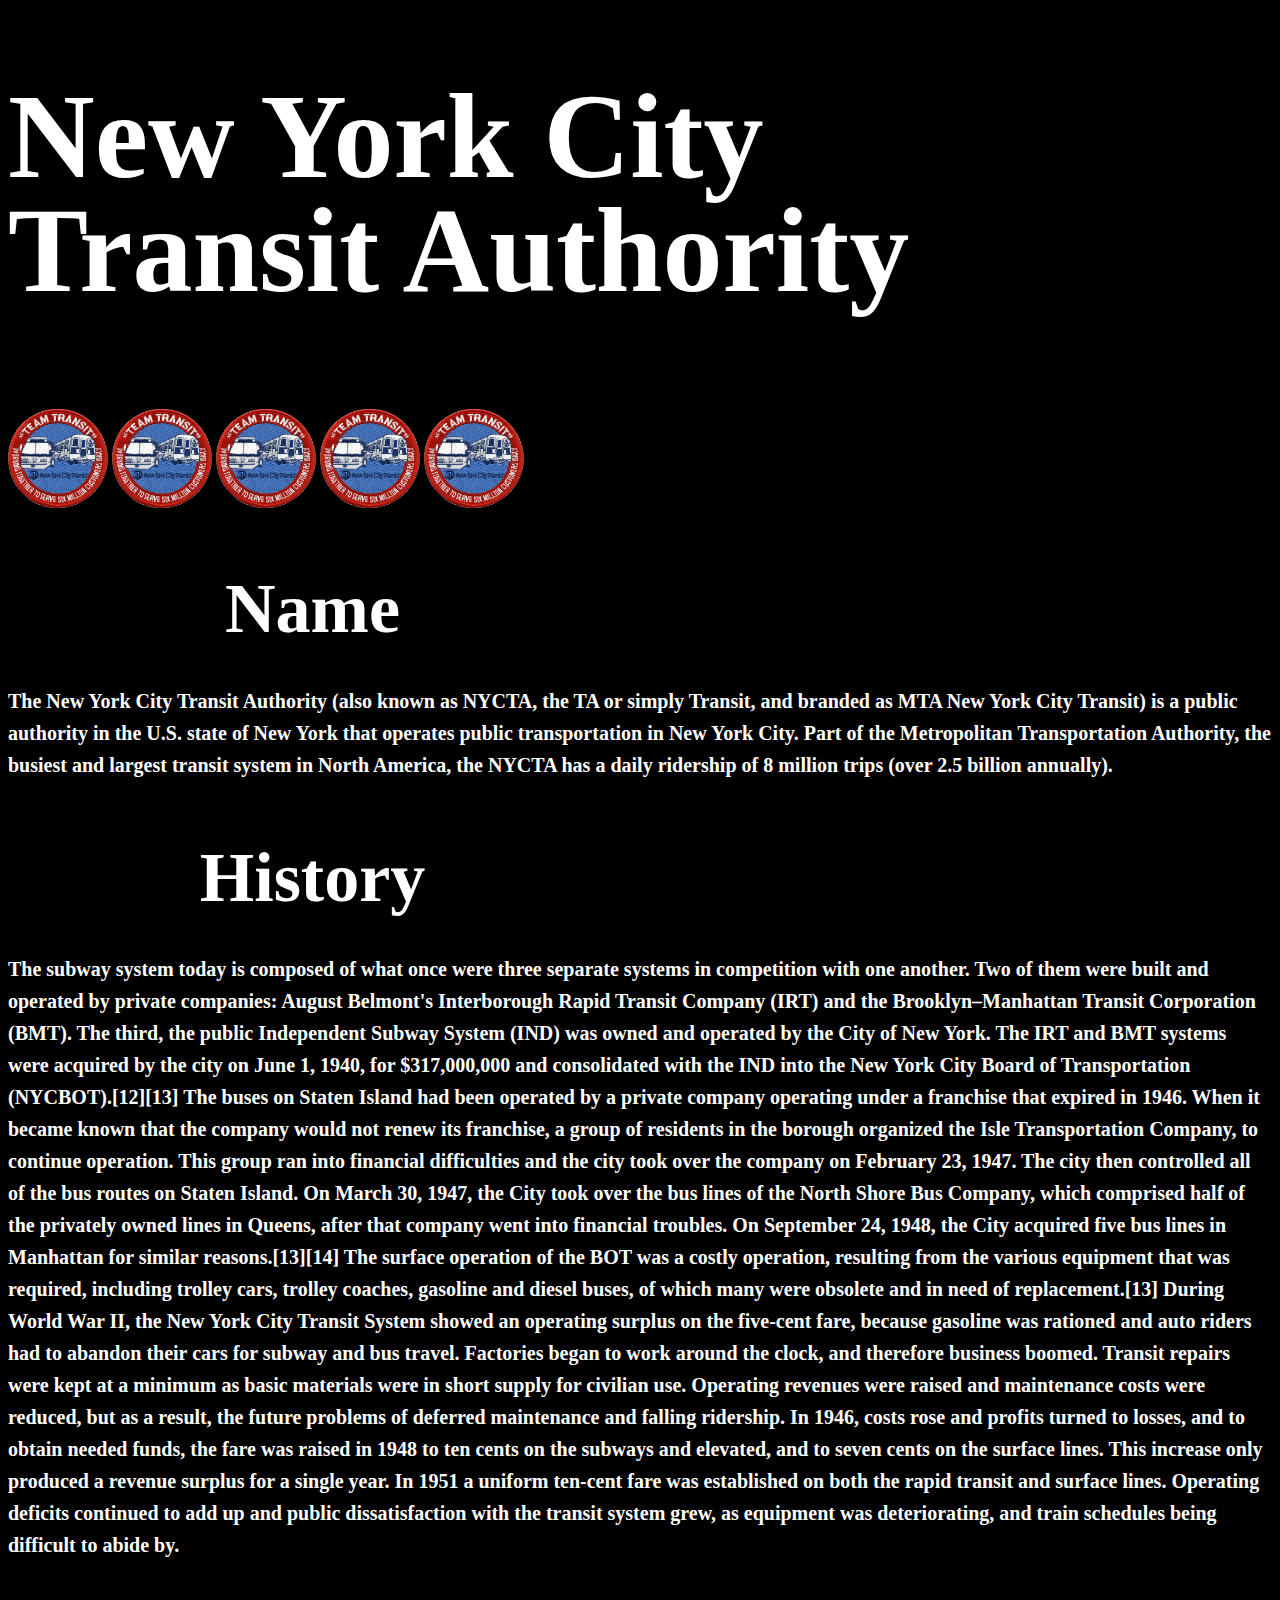
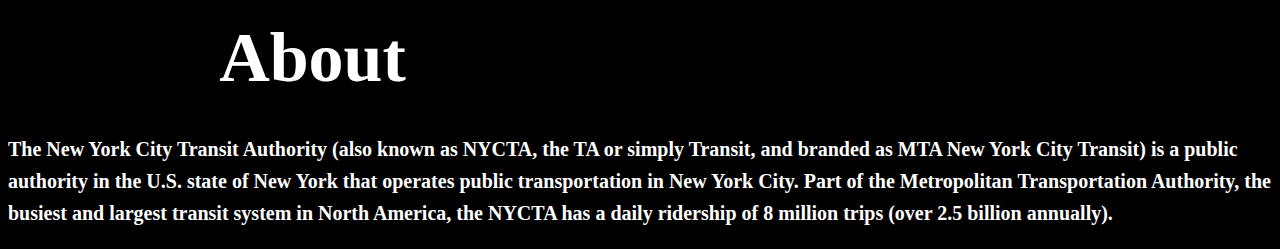
==== index.html @ 492a80d5 "test" ====
<!DOCTYPE html><html>	<head>	<title id="title">Tribute Page</title>			<style>			#title {			}			body{				background-color: black;			}			h1{				font-family: Helvetica Neue LT Std;				color: white;				position: flex;				width: 1039px;				height: 248px;				left: 25px;				top: 25px;				font-style: normal;				font-weight: bold;				font-size: 120px;				line-height: 95%;			}			h2{				font-family: Helvetica Neue LT Std;				color: white;				width: 609px;				height: 56px;				left: 535px;				top: 1273px;				font-style: normal;				font-weight: bold;				font-size: 70px;				line-height: 110%;				/* or 77px */				text-align: center;			}			p{				font-family: Helvetica Neue LT Std;				color: white;				font-style: normal;				font-weight: bold;				font-size: 20px;				line-height: 160%;			}			.img-splashscreen{				width: 100px;				box-shadow: 20px;			}			.div-splashscreen{			}		</style>	</head>	<body>		<!-- Start splashscreen -->		<nav> </nav>		<main>			<h1>New York City Transit Authority</h1>			<div class="div-splashscreen">				<img src="img/badge-1.png" alt="badge-1" class="img-splashscreen">				<img src="img/badge-1.png" alt="badge-1" class="img-splashscreen">				<img src="img/badge-1.png" alt="badge-1" class="img-splashscreen">				<img src="img/badge-1.png" alt="badge-1" class="img-splashscreen">				<img src="img/badge-1.png" alt="badge-1" class="img-splashscreen">			</div>			<!-- End splashscreen -->			<!-- Start text -->			<div>				<h2>Name</h2>				<p>The New York City Transit Authority (also known as NYCTA, the TA or simply Transit, and branded as MTA New York City Transit) is a public authority in the U.S. state of New York that operates public transportation in New York City. Part of the Metropolitan Transportation Authority, the busiest and largest transit system in North America, the NYCTA has a daily ridership of 8 million trips (over 2.5 billion annually).</p>			</div>			<div>				<h2>History</h2>				<p>The subway system today is composed of what once were three separate systems in competition with one another. Two of them were built and operated by private companies: August Belmont's Interborough Rapid Transit Company (IRT) and the Brooklyn–Manhattan Transit Corporation (BMT). The third, the public Independent Subway System (IND) was owned and operated by the City of New York. The IRT and BMT systems were acquired by the city on June 1, 1940, for $317,000,000 and consolidated with the IND into the New York City Board of Transportation (NYCBOT).[12][13]				The buses on Staten Island had been operated by a private company operating under a franchise that expired in 1946. When it became known that the company would not renew its franchise, a group of residents in the borough organized the Isle Transportation Company, to continue operation. This group ran into financial difficulties and the city took over the company on February 23, 1947. The city then controlled all of the bus routes on Staten Island. On March 30, 1947, the City took over the bus lines of the North Shore Bus Company, which comprised half of the privately owned lines in Queens, after that company went into financial troubles. On September 24, 1948, the City acquired five bus lines in Manhattan for similar reasons.[13][14]				The surface operation of the BOT was a costly operation, resulting from the various equipment that was required, including trolley cars, trolley coaches, gasoline and diesel buses, of which many were obsolete and in need of replacement.[13]				During World War II, the New York City Transit System showed an operating surplus on the five-cent fare, because gasoline was rationed and auto riders had to abandon their cars for subway and bus travel. Factories began to work around the clock, and therefore business boomed. Transit repairs were kept at a minimum as basic materials were in short supply for civilian use. Operating revenues were raised and maintenance costs were reduced, but as a result, the future problems of deferred maintenance and falling ridership. In 1946, costs rose and profits turned to losses, and to obtain needed funds, the fare was raised in 1948 to ten cents on the subways and elevated, and to seven cents on the surface lines. This increase only produced a revenue surplus for a single year. In 1951 a uniform ten-cent fare was established on both the rapid transit and surface lines. Operating deficits continued to add up and public dissatisfaction with the transit system grew, as equipment was deteriorating, and train schedules being difficult to abide by.</p>			</div>			<div>				<h2>About</h2>				<p>The New York City Transit Authority (also known as NYCTA, the TA or simply Transit, and branded as MTA New York City Transit) is a public authority in the U.S. state of New York that operates public transportation in New York City. Part of the Metropolitan Transportation Authority, the busiest and largest transit system in North America, the NYCTA has a daily ridership of 8 million trips (over 2.5 billion annually).</p>			</div>			<!-- End text -->		</main>	</body>	</html>
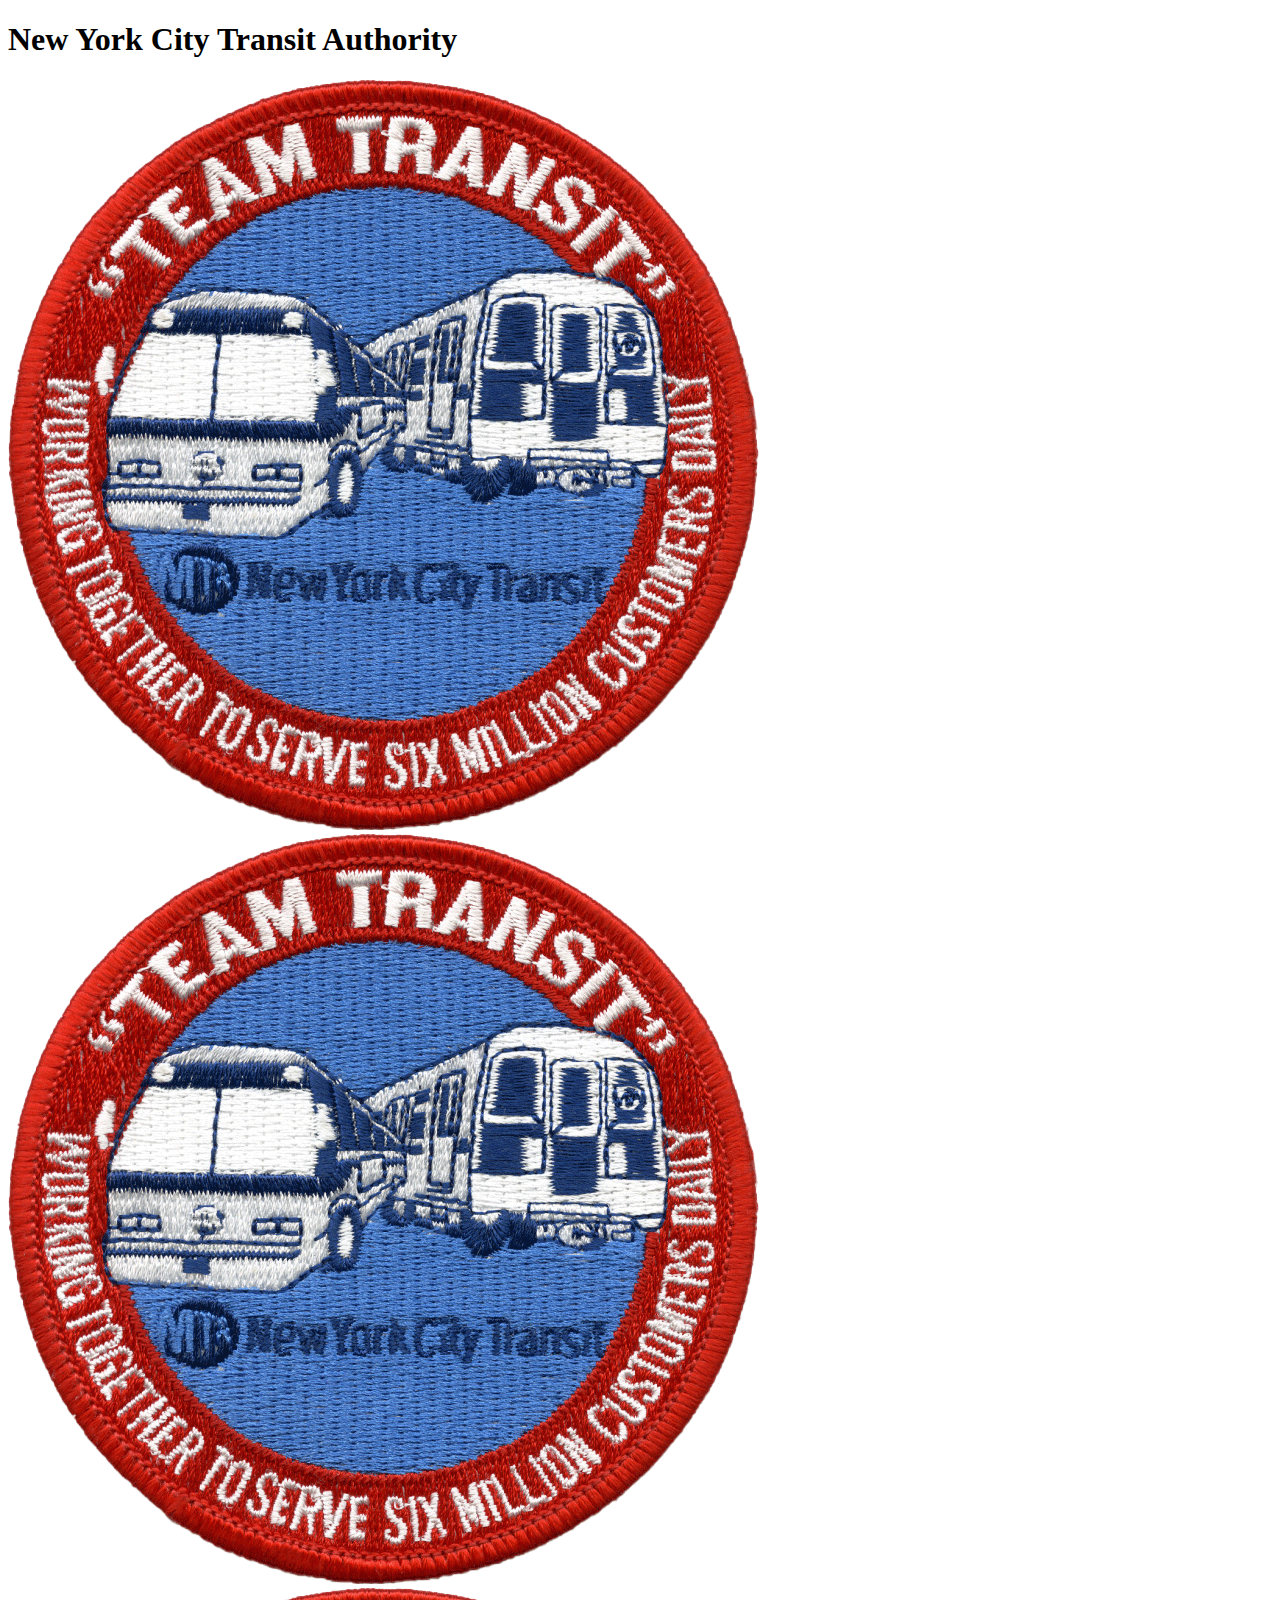
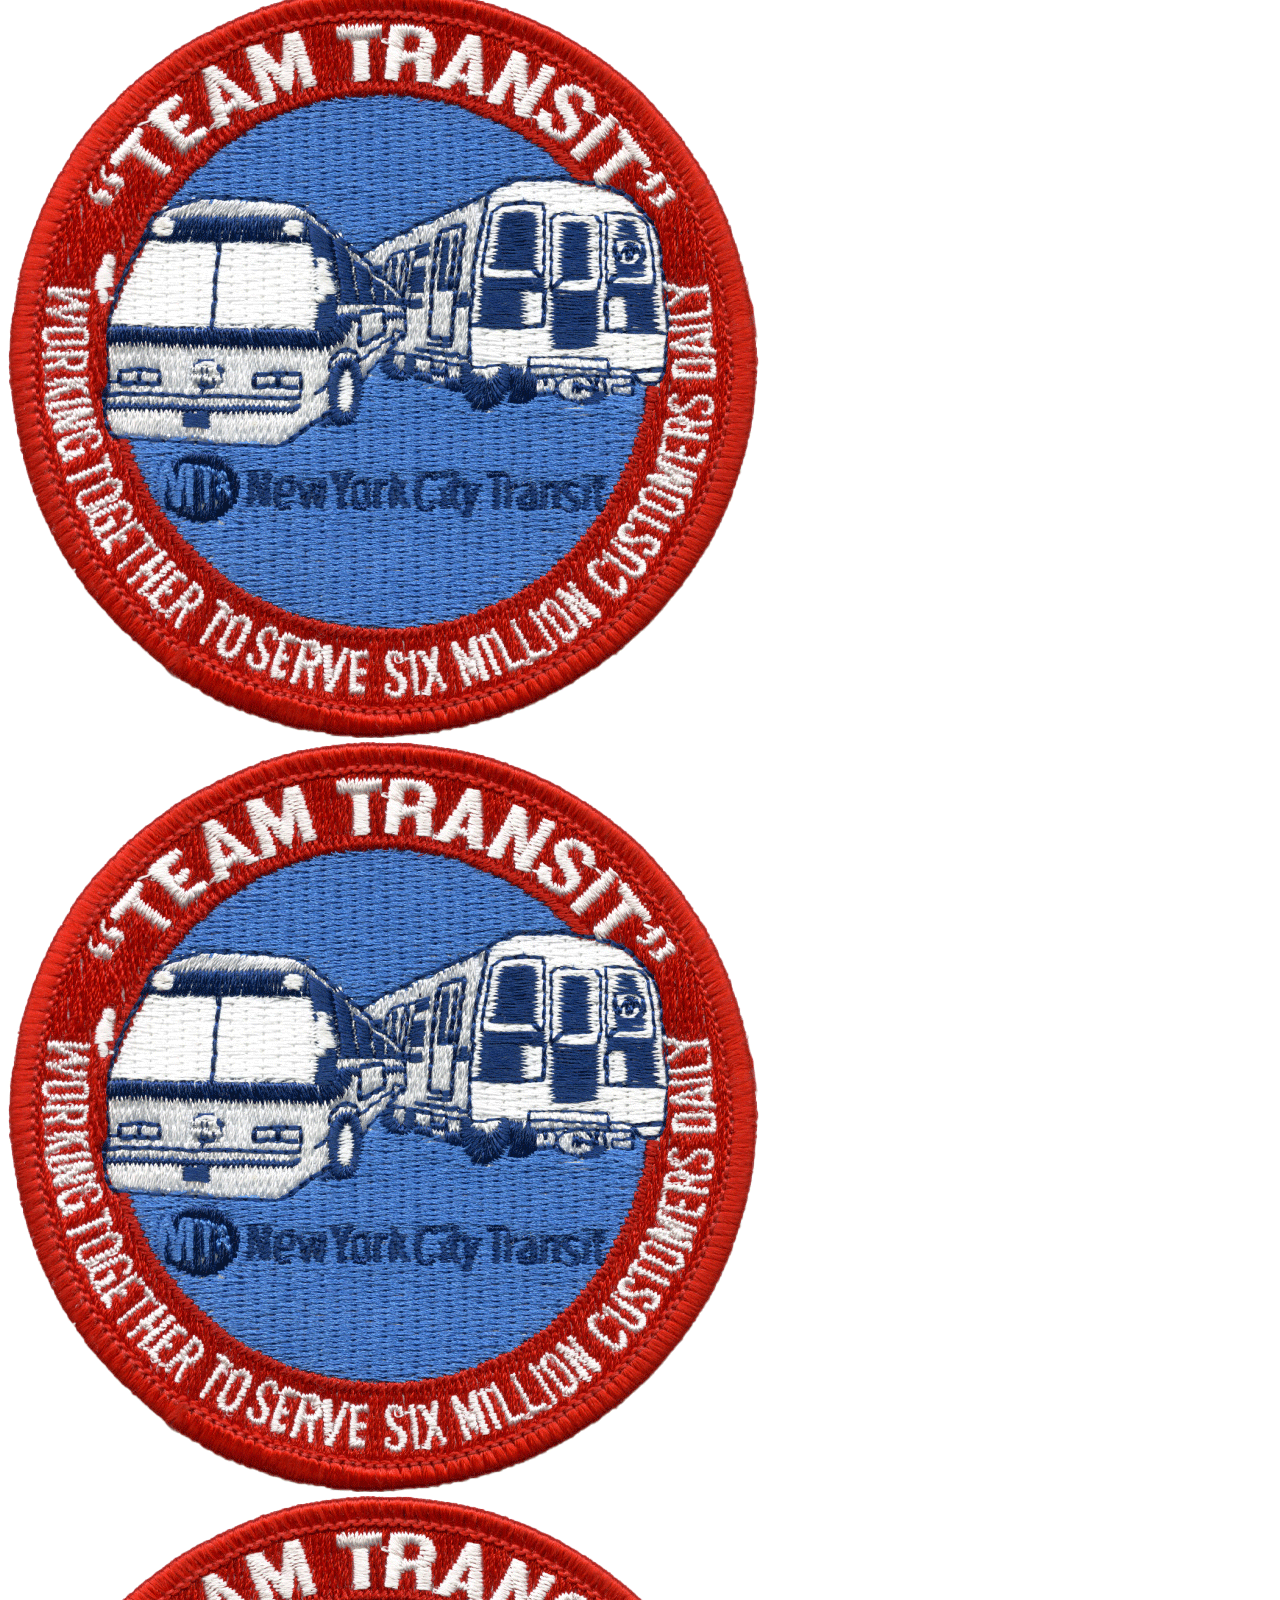
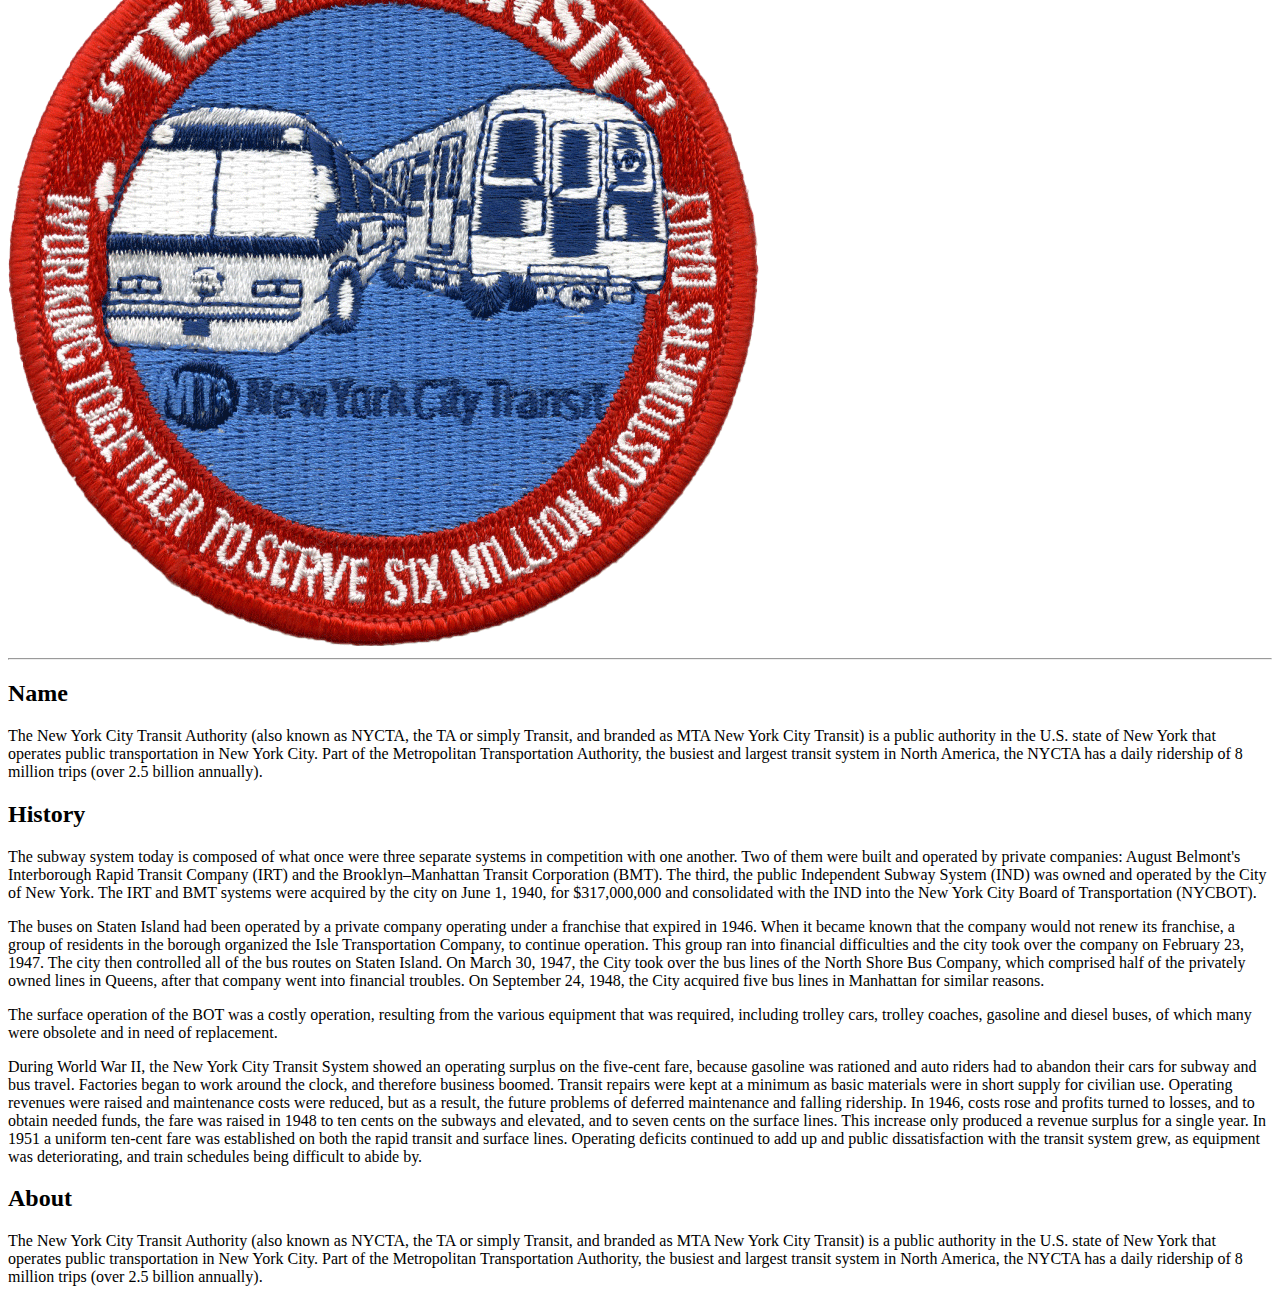
==== commit 0672cedc: "new css file" ====
--- a/index.html
+++ b/index.html
@@ -3,64 +3,7 @@
 <html> 	<head> 	<title id="title">Tribute Page</title>		-	<style>-			#title {-			}--			body{-				background-color: black;-			}--			h1{-				font-family: Helvetica Neue LT Std;-				color: white;-				position: flex;-				width: 1039px;-				height: 248px;-				left: 25px;-				top: 25px;-				font-style: normal;-				font-weight: bold;-				font-size: 120px;-				line-height: 95%;-			}--			h2{-				font-family: Helvetica Neue LT Std;-				color: white;-				width: 609px;-				height: 56px;-				left: 535px;-				top: 1273px;-				font-style: normal;-				font-weight: bold;-				font-size: 70px;-				line-height: 110%;-				/* or 77px */--				text-align: center;-			}--			p{-				font-family: Helvetica Neue LT Std;-				color: white;-				font-style: normal;-				font-weight: bold;-				font-size: 20px;-				line-height: 160%;-			}--			.img-splashscreen{-				width: 100px;-				box-shadow: 20px;-			}--			.div-splashscreen{--			}---		</style>+	<link rel="stylesheet" href="css/main.css">  	</head> 	<body>@@ -76,22 +19,24 @@
 				<img src="img/badge-1.png" alt="badge-1" class="img-splashscreen"> 			</div> 			<!-- End splashscreen -->+ 			<!-- Start text -->-			<div>+			<hr class="solid">+			<div class="div-text"> 				<h2>Name</h2> 				<p>The New York City Transit Authority (also known as NYCTA, the TA or simply Transit, and branded as MTA New York City Transit) is a public authority in the U.S. state of New York that operates public transportation in New York City. Part of the Metropolitan Transportation Authority, the busiest and largest transit system in North America, the NYCTA has a daily ridership of 8 million trips (over 2.5 billion annually).</p> 			</div>-			<div>+			<div class="div-text"> 				<h2>History</h2>-				<p>The subway system today is composed of what once were three separate systems in competition with one another. Two of them were built and operated by private companies: August Belmont's Interborough Rapid Transit Company (IRT) and the Brooklyn–Manhattan Transit Corporation (BMT). The third, the public Independent Subway System (IND) was owned and operated by the City of New York. The IRT and BMT systems were acquired by the city on June 1, 1940, for $317,000,000 and consolidated with the IND into the New York City Board of Transportation (NYCBOT).[12][13]+				<p>The subway system today is composed of what once were three separate systems in competition with one another. Two of them were built and operated by private companies: August Belmont's Interborough Rapid Transit Company (IRT) and the Brooklyn–Manhattan Transit Corporation (BMT). The third, the public Independent Subway System (IND) was owned and operated by the City of New York. The IRT and BMT systems were acquired by the city on June 1, 1940, for $317,000,000 and consolidated with the IND into the New York City Board of Transportation (NYCBOT).</p> -				The buses on Staten Island had been operated by a private company operating under a franchise that expired in 1946. When it became known that the company would not renew its franchise, a group of residents in the borough organized the Isle Transportation Company, to continue operation. This group ran into financial difficulties and the city took over the company on February 23, 1947. The city then controlled all of the bus routes on Staten Island. On March 30, 1947, the City took over the bus lines of the North Shore Bus Company, which comprised half of the privately owned lines in Queens, after that company went into financial troubles. On September 24, 1948, the City acquired five bus lines in Manhattan for similar reasons.[13][14]+				<p>The buses on Staten Island had been operated by a private company operating under a franchise that expired in 1946. When it became known that the company would not renew its franchise, a group of residents in the borough organized the Isle Transportation Company, to continue operation. This group ran into financial difficulties and the city took over the company on February 23, 1947. The city then controlled all of the bus routes on Staten Island. On March 30, 1947, the City took over the bus lines of the North Shore Bus Company, which comprised half of the privately owned lines in Queens, after that company went into financial troubles. On September 24, 1948, the City acquired five bus lines in Manhattan for similar reasons.</p> -				The surface operation of the BOT was a costly operation, resulting from the various equipment that was required, including trolley cars, trolley coaches, gasoline and diesel buses, of which many were obsolete and in need of replacement.[13]+				<p>The surface operation of the BOT was a costly operation, resulting from the various equipment that was required, including trolley cars, trolley coaches, gasoline and diesel buses, of which many were obsolete and in need of replacement.</p> -				During World War II, the New York City Transit System showed an operating surplus on the five-cent fare, because gasoline was rationed and auto riders had to abandon their cars for subway and bus travel. Factories began to work around the clock, and therefore business boomed. Transit repairs were kept at a minimum as basic materials were in short supply for civilian use. Operating revenues were raised and maintenance costs were reduced, but as a result, the future problems of deferred maintenance and falling ridership. In 1946, costs rose and profits turned to losses, and to obtain needed funds, the fare was raised in 1948 to ten cents on the subways and elevated, and to seven cents on the surface lines. This increase only produced a revenue surplus for a single year. In 1951 a uniform ten-cent fare was established on both the rapid transit and surface lines. Operating deficits continued to add up and public dissatisfaction with the transit system grew, as equipment was deteriorating, and train schedules being difficult to abide by.</p>+				<p>During World War II, the New York City Transit System showed an operating surplus on the five-cent fare, because gasoline was rationed and auto riders had to abandon their cars for subway and bus travel. Factories began to work around the clock, and therefore business boomed. Transit repairs were kept at a minimum as basic materials were in short supply for civilian use. Operating revenues were raised and maintenance costs were reduced, but as a result, the future problems of deferred maintenance and falling ridership. In 1946, costs rose and profits turned to losses, and to obtain needed funds, the fare was raised in 1948 to ten cents on the subways and elevated, and to seven cents on the surface lines. This increase only produced a revenue surplus for a single year. In 1951 a uniform ten-cent fare was established on both the rapid transit and surface lines. Operating deficits continued to add up and public dissatisfaction with the transit system grew, as equipment was deteriorating, and train schedules being difficult to abide by.</p> 			</div>-			<div>+			<div class="div-text"> 				<h2>About</h2> 				<p>The New York City Transit Authority (also known as NYCTA, the TA or simply Transit, and branded as MTA New York City Transit) is a public authority in the U.S. state of New York that operates public transportation in New York City. Part of the Metropolitan Transportation Authority, the busiest and largest transit system in North America, the NYCTA has a daily ridership of 8 million trips (over 2.5 billion annually).</p> 			</div>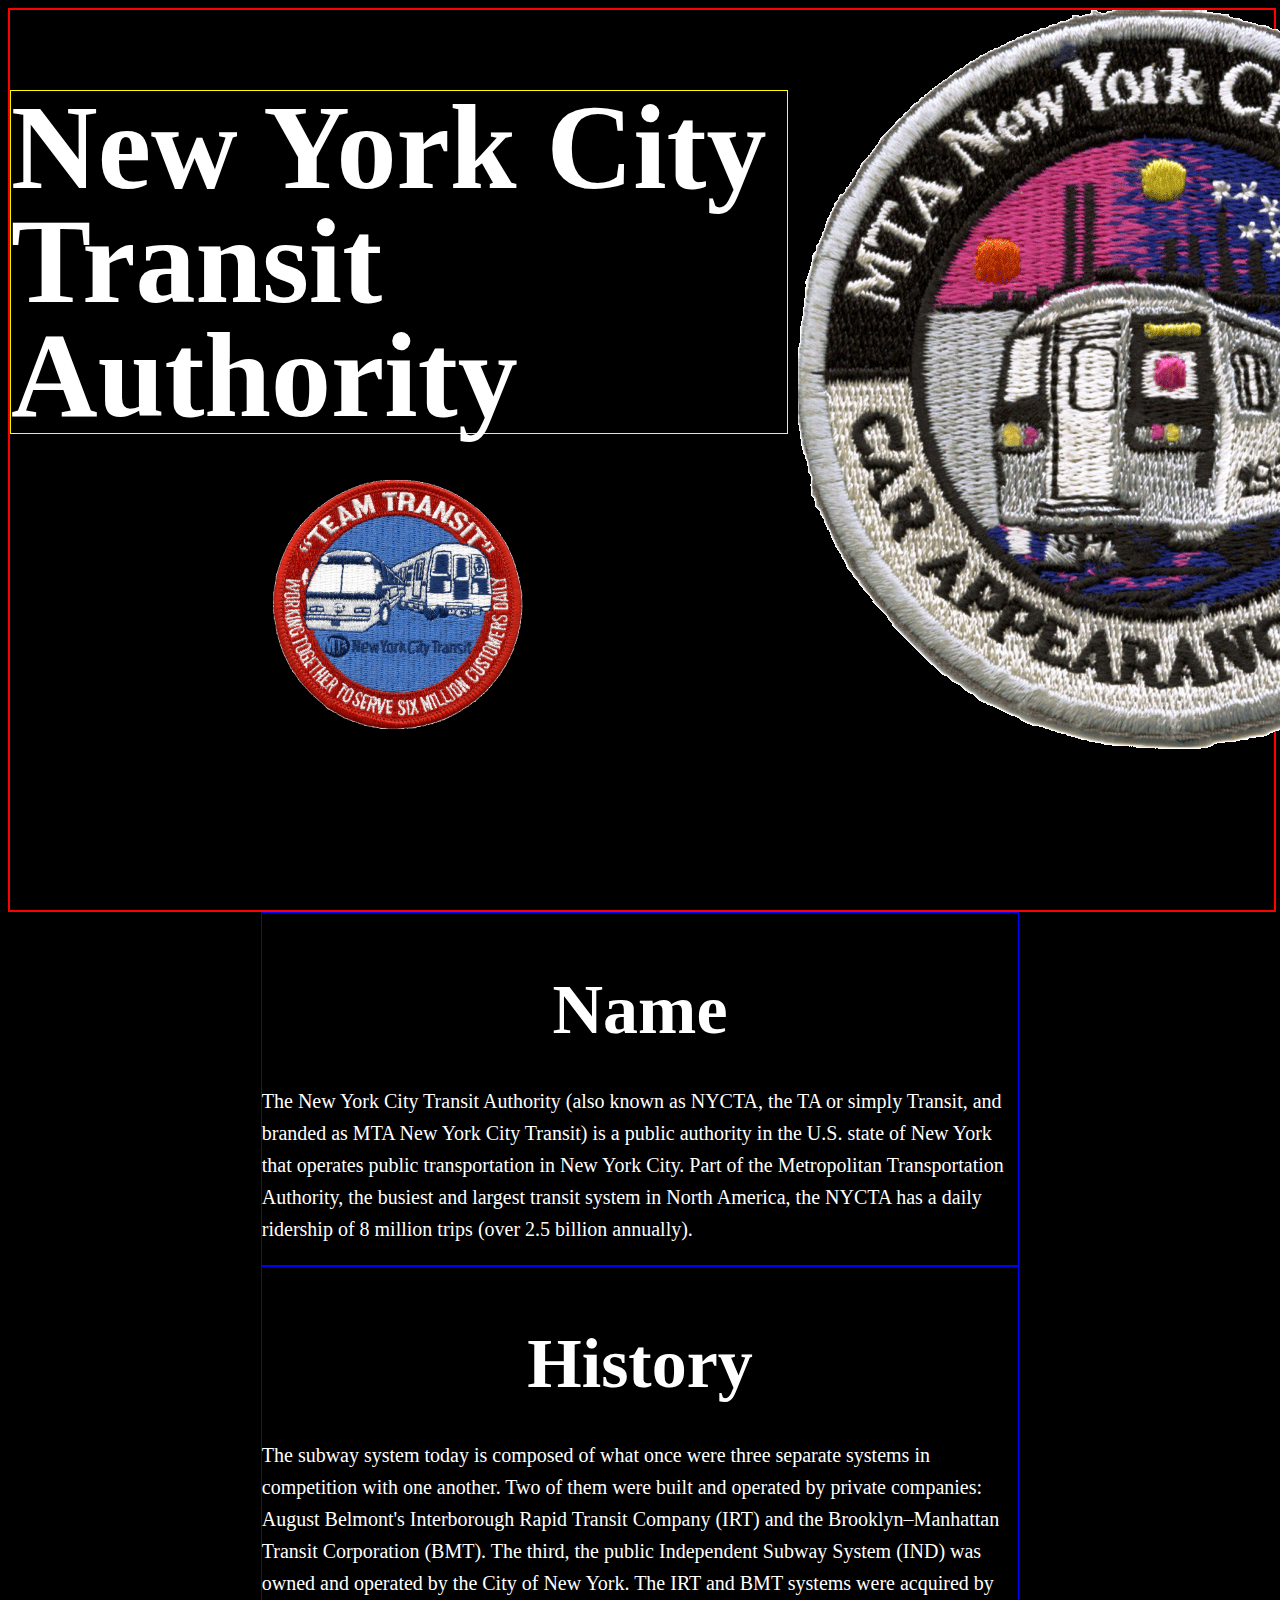
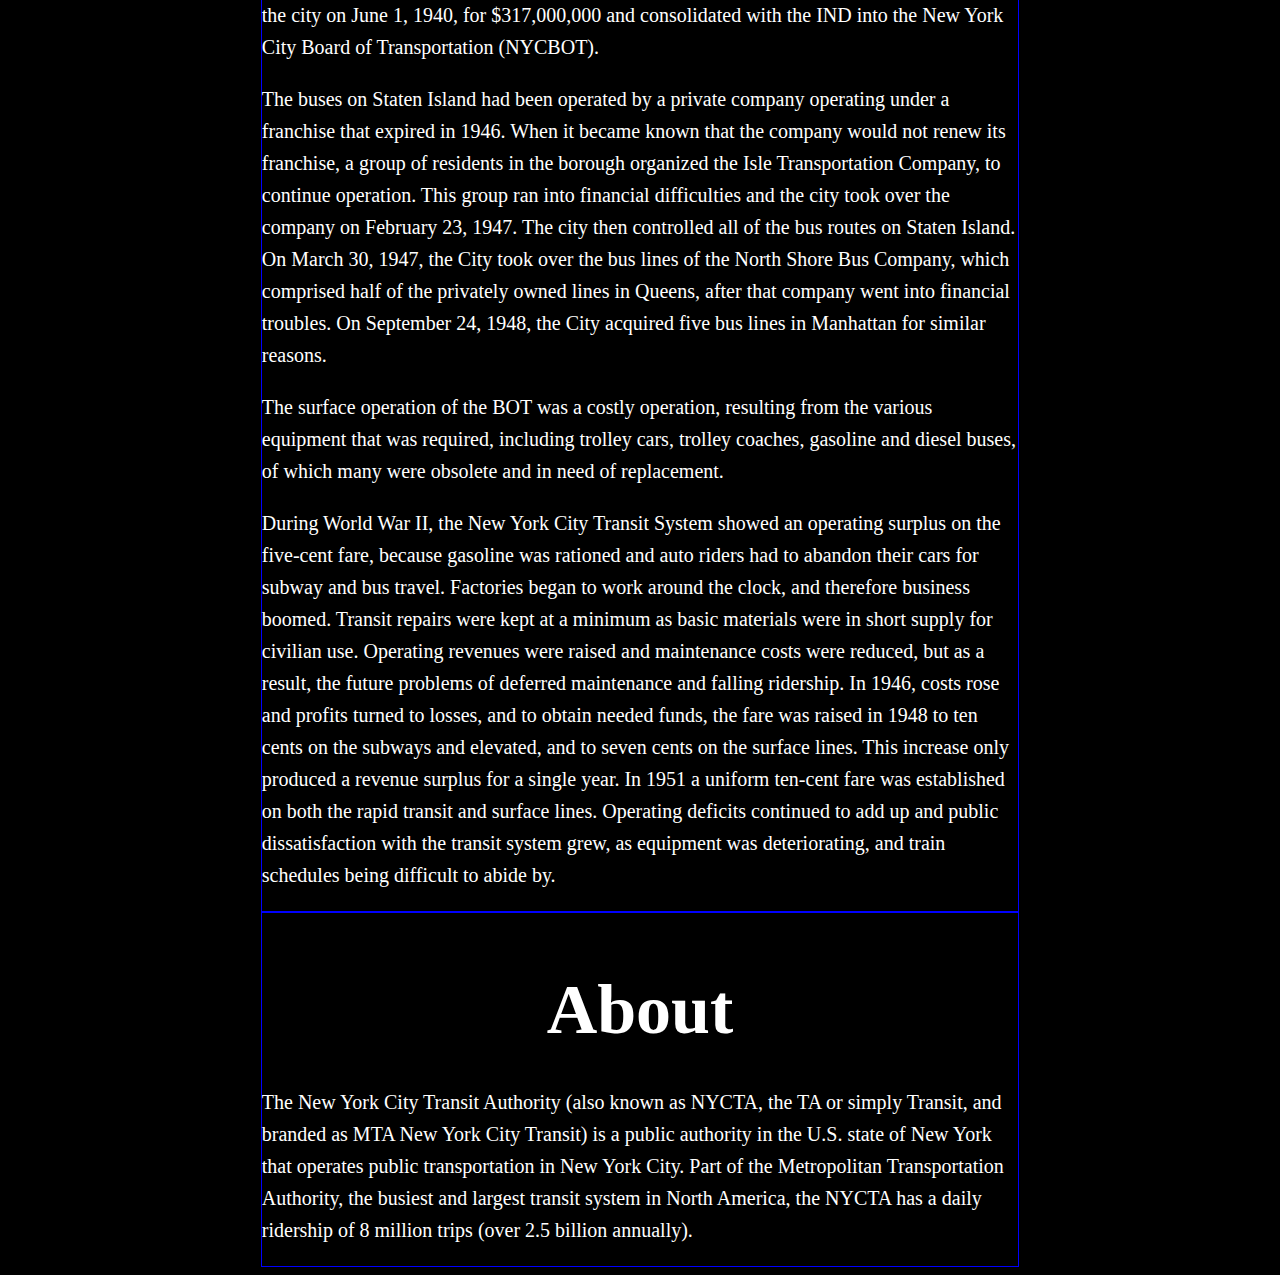
==== commit da450211: "new css classes" ====
--- a/index.html
+++ b/index.html
@@ -10,18 +10,18 @@
 		<!-- Start splashscreen --> 		<nav> </nav> 		<main>-			<h1>New York City Transit Authority</h1>-			<div class="div-splashscreen">-				<img src="img/badge-1.png" alt="badge-1" class="img-splashscreen">-				<img src="img/badge-1.png" alt="badge-1" class="img-splashscreen">-				<img src="img/badge-1.png" alt="badge-1" class="img-splashscreen">-				<img src="img/badge-1.png" alt="badge-1" class="img-splashscreen">-				<img src="img/badge-1.png" alt="badge-1" class="img-splashscreen">+			<div class="container" >+			 	<div class="item-header"><h1>New York City Transit Authority</h1></div>+				<div class="item-red-badge"><img src="img/badge-1.png" alt="badge-1" style="width: 250px;"></div>+				<div><img src="img/badge-2.png" alt="badge-2"></div>++ 			</div>++				 			<!-- End splashscreen -->  			<!-- Start text -->-			<hr class="solid"> 			<div class="div-text"> 				<h2>Name</h2> 				<p>The New York City Transit Authority (also known as NYCTA, the TA or simply Transit, and branded as MTA New York City Transit) is a public authority in the U.S. state of New York that operates public transportation in New York City. Part of the Metropolitan Transportation Authority, the busiest and largest transit system in North America, the NYCTA has a daily ridership of 8 million trips (over 2.5 billion annually).</p>--- a/css/main.css
+++ b/css/main.css
@@ -0,0 +1,158 @@
+/*! HTML5 Boilerplate v7.1.0 | MIT License | https://html5boilerplate.com/ */
+
+/* main.css 1.0.0 | MIT License | https://github.com/h5bp/main.css#readme */
+/*
+ * What follows is the result of much research on cross-browser styling.
+ * Credit left inline and big thanks to Nicolas Gallagher, Jonathan Neal,
+ * Kroc Camen, and the H5BP dev community and team.
+ */
+
+ 
+/* ==========================================================================
+   Base styles: opinionated defaults
+   ========================================================================== */
+
+      #title {
+      }
+
+      body{
+        background-color: black;
+      }
+
+      h1{
+        font-family: Helvetica Neue LT Std;
+        color: white;
+        left: 25px;
+        font-style: normal;
+        font-weight: bold;
+        font-size: 120px;
+        line-height: 95%;
+        border: 1px solid yellow;
+
+      }
+
+      h2{
+        font-family: Helvetica Neue LT Std;
+        color: white;
+        height: 56px;
+        font-style: normal;
+        font-weight: bold;
+        font-size: 70px;
+        line-height: 110%;
+        text-align: center;
+      }
+
+      p{
+        font-family: Helvetica Neue LT Std;
+        color: white;
+        font-style: normal;
+        font-weight: 500;
+        font-size: 20px;
+        line-height: 160%;
+      }
+
+      .container{
+        margin-top: 0px;
+        width: 100%;
+        max-height: 900px;
+        border: 2px solid red;
+        display: grid;
+        grid-template-columns: 20% 20% 20% 20% 20%;
+        grid-template-rows: 25% 25% 25% 25%;
+        grid-gap: 10px;
+        grid-template-areas: 
+        "header header header header header"
+        "content content content content content"
+        "content content content content content"
+        "content content content content content"
+        "content content content content content"
+
+      }
+
+      .item-header{
+        grid-area:  1/1/2/4;
+      }  
+
+      .item-red-badge{
+        grid-area: 3/2/4/3;
+        cursor: move;
+      }
+
+      /* start image animation */
+
+      .div-img {
+         max-width:100px; /*width of your image*/
+         margin:0; /* If you want no margin */
+         padding:0; /*if your want to padding */
+      }
+
+
+
+      /* start - not used right now*/
+      .img-splashscreen{
+        width: 300px;
+        animation-name: infinite-spinning;
+        animation-duration: 60s;
+        animation-iteration-count: infinite;
+        transform-origin: center center;
+        border: 1px solid yellow;
+    
+      #object-red {
+        margin-left: 100px;
+        margin-top: 100px;
+        position: absolute;
+      }
+
+      #object-silver {
+        width: 100px;
+        margin-left: 100px;
+        margin-top: 0px;
+        position: absolute;
+      }
+
+
+      @keyframes infinite-spinning {
+        from {
+        transform: rotate(0deg);
+          }
+        to {
+        transform: rotate(360deg);
+          }
+        }
+         }
+      /* end - not use right now */
+
+
+
+      /* end image animation */
+
+      .div-text {
+        display: center;
+        text-align: left;
+        
+      }
+      
+
+      @media screen and (min-width: 300px) and (max-width: 800px) { 
+        .div-text {
+          margin-left: 5%;
+          margin-right: 5%;
+          border: 1px solid green;
+          } 
+        } 
+
+      @media screen and (min-width: 801px) and (max-width: 1400px) { 
+        .div-text {
+          margin-left: 20%;
+          margin-right: 20%;
+          border: 1px solid blue;
+          } 
+        }
+
+      @media screen and (min-width: 1401px) { 
+        .div-text {
+          margin-left: 30%;
+          margin-right: 30%;
+          border: 1px solid yellow;
+          } 
+        }
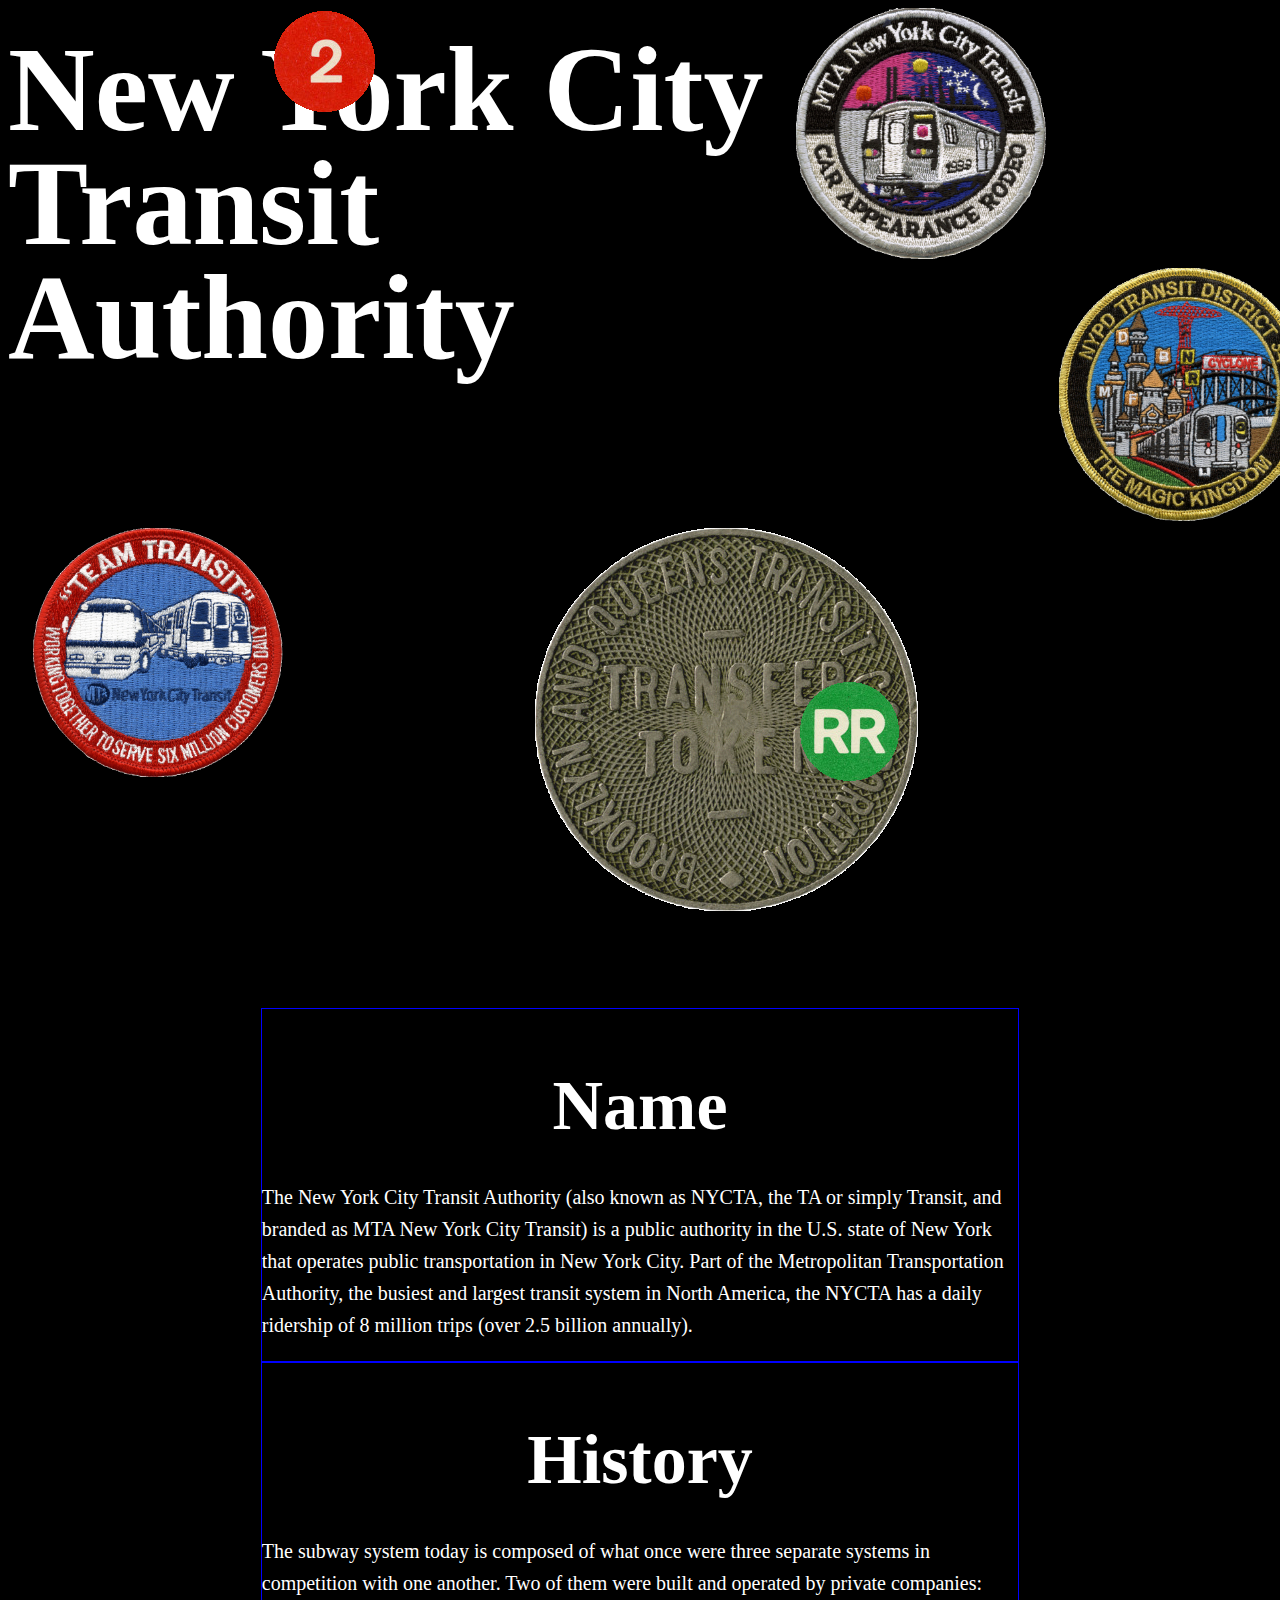
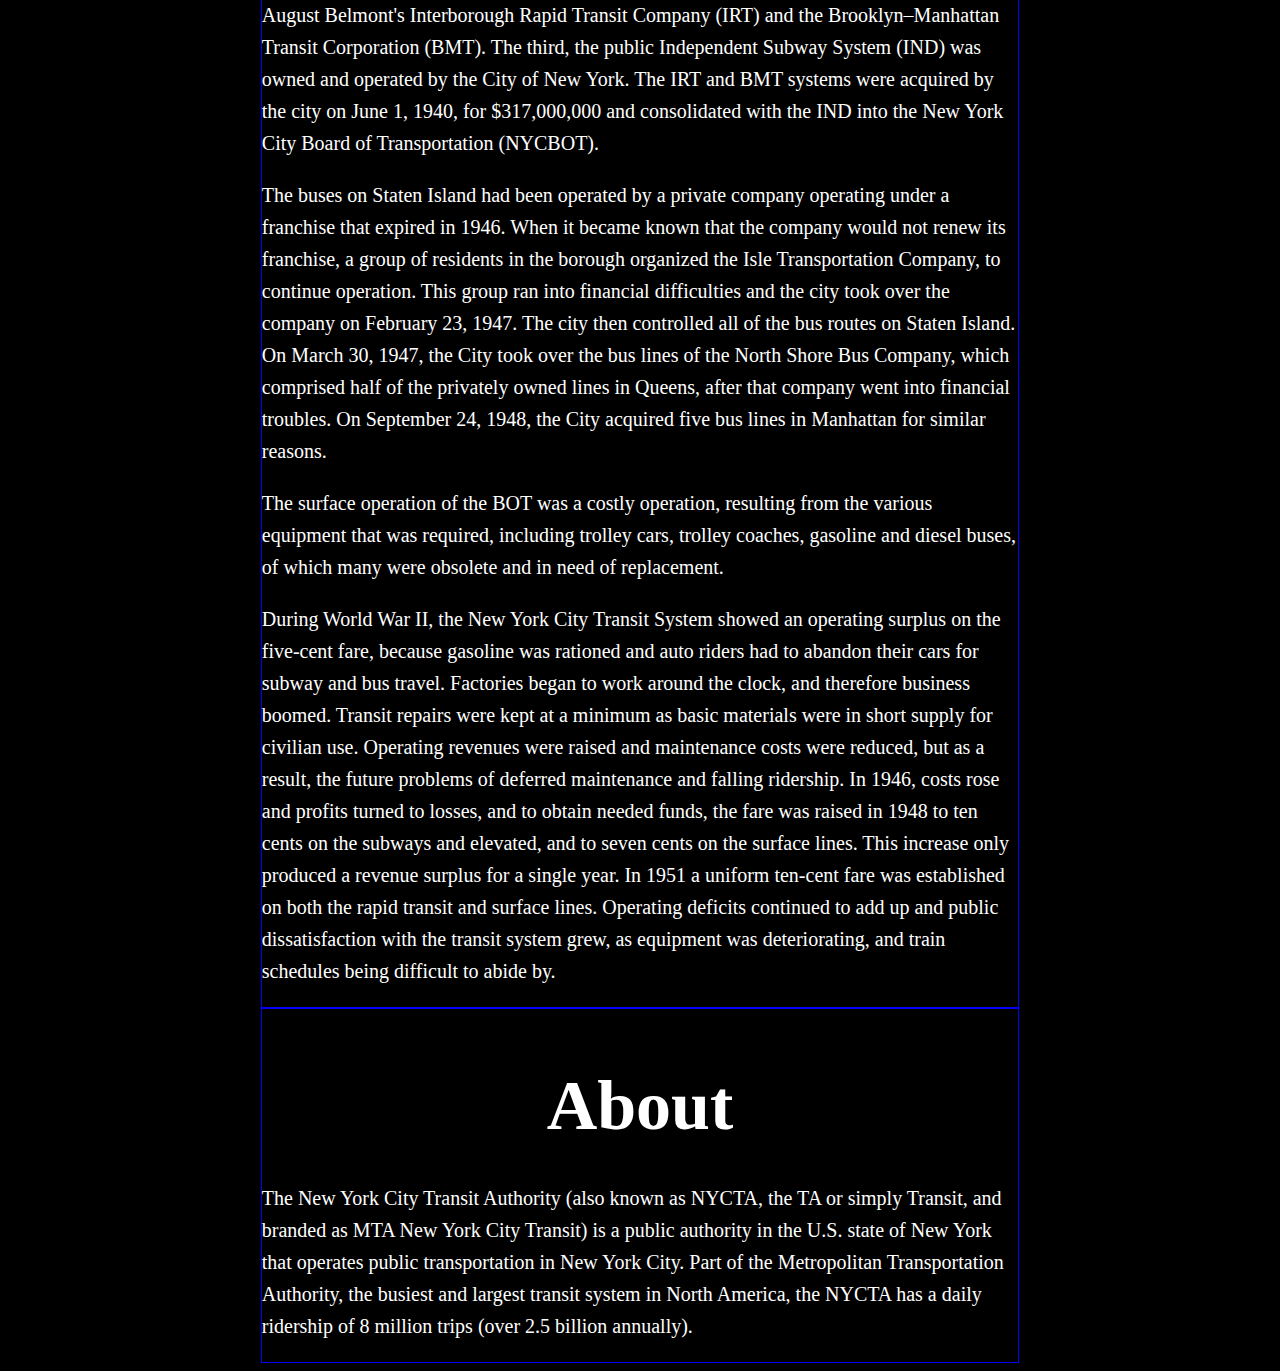
==== commit fb6d85d7: "keyframe animations" ====
--- a/index.html
+++ b/index.html
@@ -12,10 +12,13 @@
 		<main> 			<div class="container" > 			 	<div class="item-header"><h1>New York City Transit Authority</h1></div>-				<div class="item-red-badge"><img src="img/badge-1.png" alt="badge-1" style="width: 250px;"></div>-				<div><img src="img/badge-2.png" alt="badge-2"></div> -+				<div class="item-red-badge"><img src="img/badge-1.png" alt="badge-1" style="width: 250px; margin-left: 10%;" class="item-red-badge-animation"></div>+				<div class="item-grey-badge"><img src="img/badge-2.png" alt="badge-2" style="width: 250px;" class="item-grey-badge-animation"></div>+				<div class="item-yellow-badge"><img src="img/badge-3.png" alt="badge-3" style="width: 250px;" class="item-yellow-badge-animation"></div>+				<div class="item-token-1"><img src="img/token-1.png" class="item-token-1-animation"></div>+				<div class="item-metro-1"><img src="img/metrostation-1.png" class="item-metro-1-animation"></div>+				<div class="item-metro-2"><img src="img/metrostation-2.png" class="item-metro-2-animation"></div> 			</div>  				--- a/css/main.css
+++ b/css/main.css
@@ -23,12 +23,11 @@
         font-family: Helvetica Neue LT Std;
         color: white;
         left: 25px;
+        margin-top: 25px;
         font-style: normal;
         font-weight: bold;
         font-size: 120px;
         line-height: 95%;
-        border: 1px solid yellow;
-
       }
 
       h2{
@@ -54,8 +53,7 @@
       .container{
         margin-top: 0px;
         width: 100%;
-        max-height: 900px;
-        border: 2px solid red;
+        height: 1000px;
         display: grid;
         grid-template-columns: 20% 20% 20% 20% 20%;
         grid-template-rows: 25% 25% 25% 25%;
@@ -70,13 +68,115 @@
       }
 
       .item-header{
-        grid-area:  1/1/2/4;
+        grid-area: 1/1/2/4;
       }  
 
       .item-red-badge{
-        grid-area: 3/2/4/3;
-        cursor: move;
-      }
+        grid-area: 3/1/4/2;
+      }
+
+      .item-red-badge-animation{
+        animation-name: infinite-spinning;
+        animation-duration: 60s;
+        animation-iteration-count: infinite;
+        animation-timing-function: linear;
+        transform-origin: center;
+      }
+
+      .item-grey-badge{
+        grid-area: 1/4/2/5;
+      }
+
+      .item-grey-badge-animation{
+        animation-name: infinite-spinning;
+        animation-duration: 90s;
+        animation-iteration-count: infinite;
+        animation-timing-function: linear;
+        transform-origin: center;
+      }
+
+      .item-yellow-badge{
+        grid-area: 2/5/3/6;
+      }
+
+      .item-yellow-badge-animation{
+        animation-name: infinite-spinning;
+        animation-duration: 45s;
+        animation-iteration-count: infinite;
+        animation-timing-function: ease;
+        transform-origin: center;
+      }
+
+      .item-token-1{
+        grid-area: 3/3/5/6;
+      }
+
+      .item-token-1-animation{
+        animation-name: infinite-spinning;
+        animation-duration: 80s;
+        animation-iteration-count: infinite;
+        animation-timing-function: ease;
+        transform-origin: center;        
+      }
+
+      .item-metro-1{
+        grid-area: 1/2/3/6;  
+      }
+
+      .item-metro-1-animation{
+      transform-origin: 200% center; 
+      position:relative; 
+      animation: rotate 10s linear infinite; 
+      }
+
+      item-metro-1-animation:before { 
+      content:''; 
+      position: absolute; 
+      animation: rotate 10s linear reverse infinite; 
+      }
+
+      .item-metro-2{
+        grid-area:3/4/5/6;  
+      }
+
+      .item-metro-2-animation { 
+      margin-top: 150px;
+      transform-origin: 200% center; 
+      position:relative; 
+      animation: rotate 40s linear infinite; 
+      }
+
+      item-metro-2-animation:before { 
+      content:''; 
+      position: absolute; 
+      animation: rotate 40s linear reverse infinite; 
+      }
+
+      @keyframes rotate { 
+        100% { 
+        transform:rotate(-360deg); 
+        } 
+      }
+
+       
+      @keyframes infinite-spinning {
+        from {
+        transform: rotate(0deg);
+          }
+        to {
+        transform: rotate(360deg);
+          }
+        }
+
+
+        @keyframes beat {
+          from {
+          transform: scale(1);
+          }
+          to {
+            transform: scale(0.4);
+          }
+        }
 
       /* start image animation */
 
@@ -85,42 +185,6 @@
          margin:0; /* If you want no margin */
          padding:0; /*if your want to padding */
       }
-
-
-
-      /* start - not used right now*/
-      .img-splashscreen{
-        width: 300px;
-        animation-name: infinite-spinning;
-        animation-duration: 60s;
-        animation-iteration-count: infinite;
-        transform-origin: center center;
-        border: 1px solid yellow;
-    
-      #object-red {
-        margin-left: 100px;
-        margin-top: 100px;
-        position: absolute;
-      }
-
-      #object-silver {
-        width: 100px;
-        margin-left: 100px;
-        margin-top: 0px;
-        position: absolute;
-      }
-
-
-      @keyframes infinite-spinning {
-        from {
-        transform: rotate(0deg);
-          }
-        to {
-        transform: rotate(360deg);
-          }
-        }
-         }
-      /* end - not use right now */
 
 
 
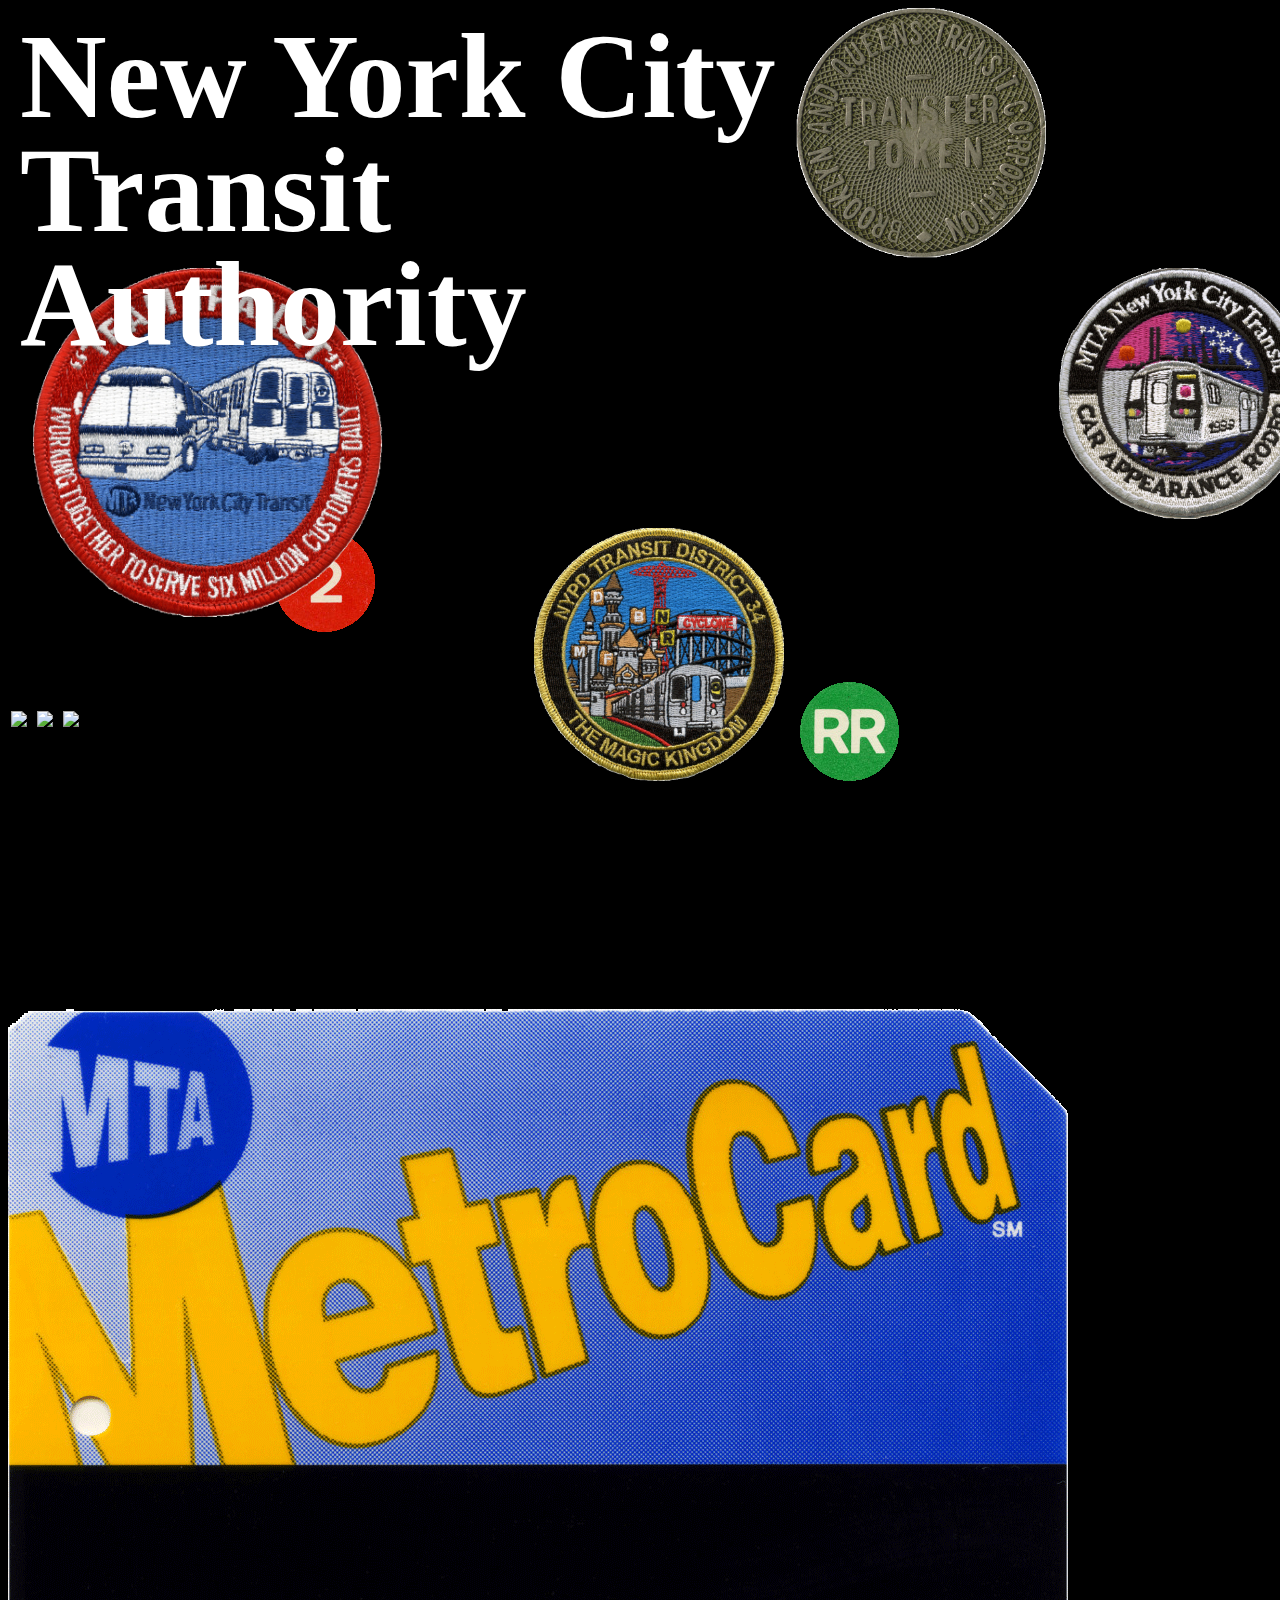
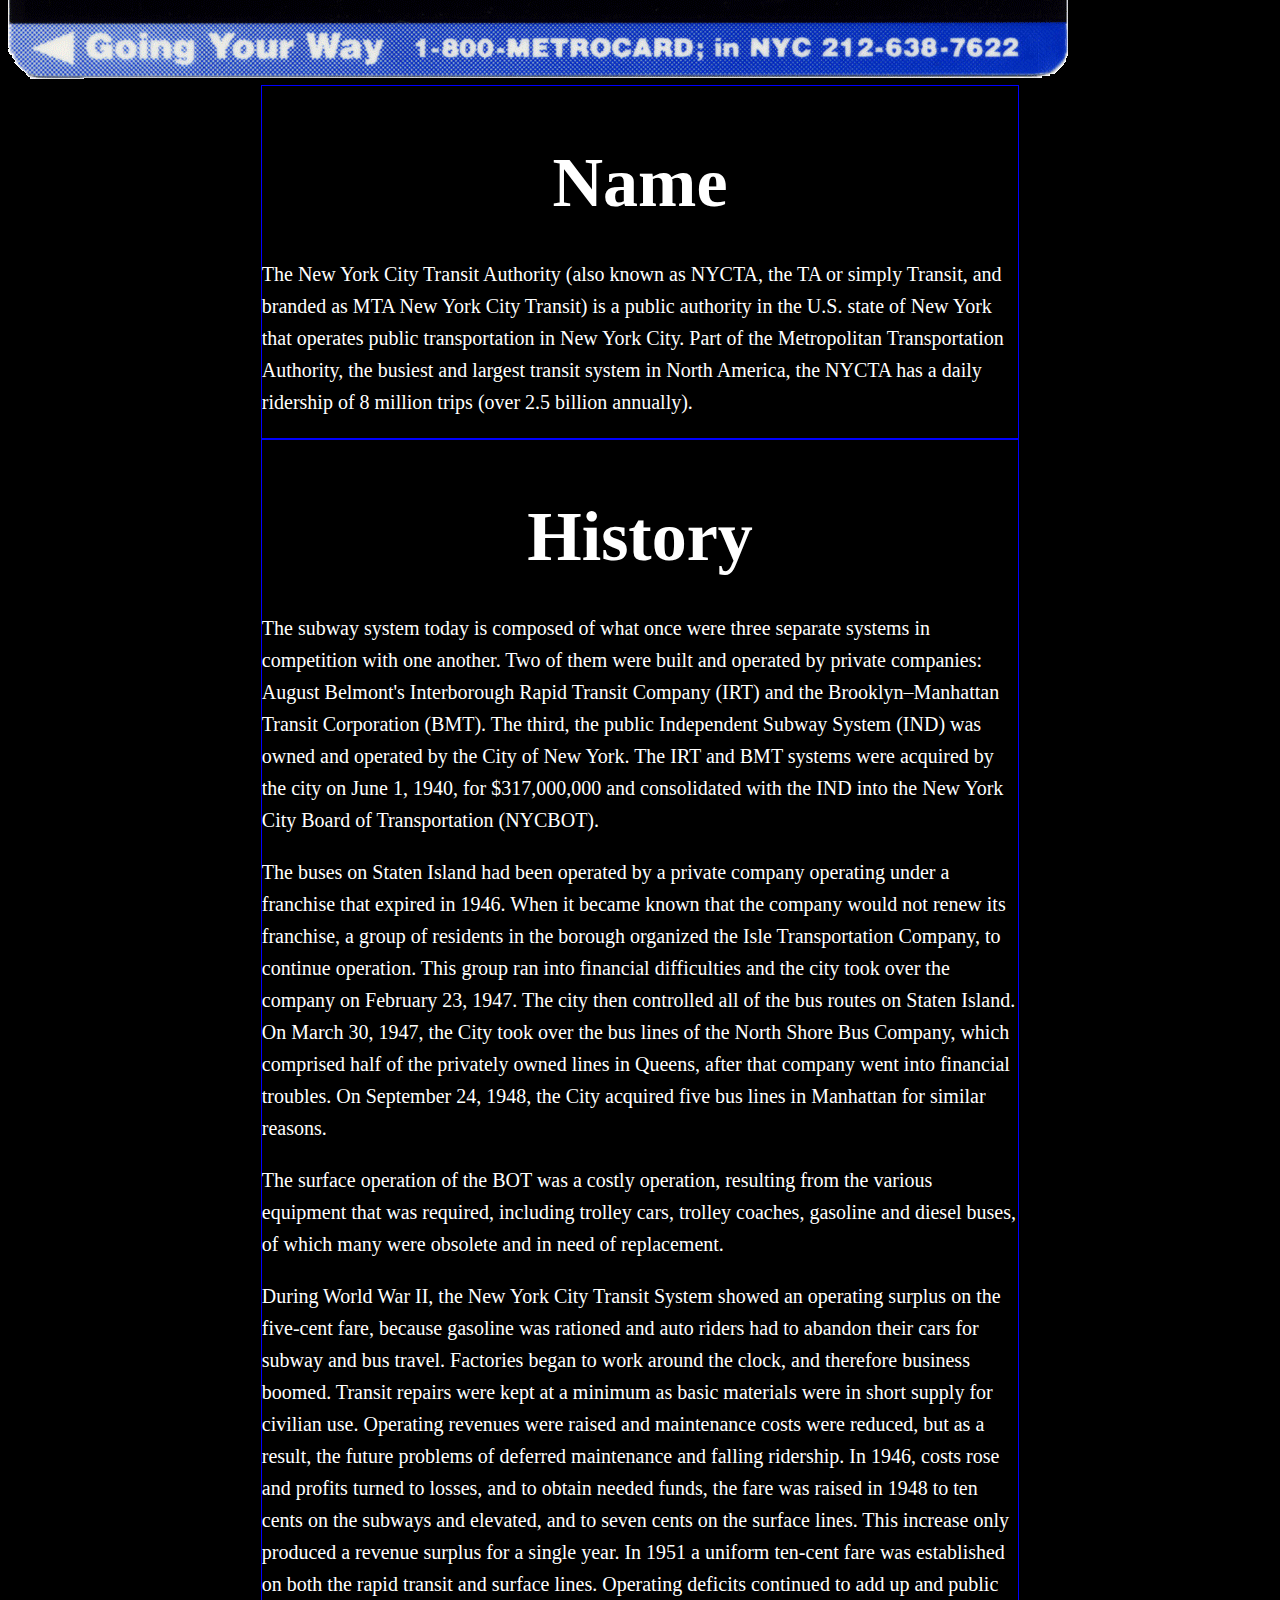
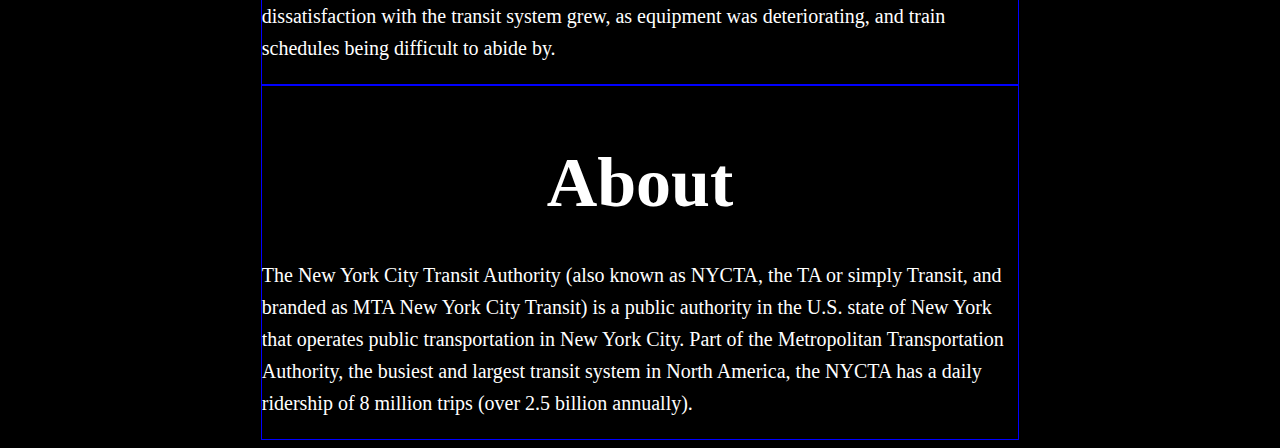
==== commit 96e31e58: "navigation styling" ====
--- a/index.html
+++ b/index.html
@@ -8,29 +8,34 @@
 	</head> 	<body> 		<!-- Start splashscreen -->-		<nav> </nav>-		<main>+		<main id="main"> 			<div class="container" > 			 	<div class="item-header"><h1>New York City Transit Authority</h1></div> -				<div class="item-red-badge"><img src="img/badge-1.png" alt="badge-1" style="width: 250px; margin-left: 10%;" class="item-red-badge-animation"></div>+				<div class="item-red-badge"><img src="img/badge-1.png" alt="badge-1" style="width: 350px; margin-left: 10%;" class="item-red-badge-animation"></div> 				<div class="item-grey-badge"><img src="img/badge-2.png" alt="badge-2" style="width: 250px;" class="item-grey-badge-animation"></div> 				<div class="item-yellow-badge"><img src="img/badge-3.png" alt="badge-3" style="width: 250px;" class="item-yellow-badge-animation"></div>-				<div class="item-token-1"><img src="img/token-1.png" class="item-token-1-animation"></div>+				<div class="item-token-1"><img src="img/token-1.png" style="width: 250px;" class="item-token-1-animation"></div> 				<div class="item-metro-1"><img src="img/metrostation-1.png" class="item-metro-1-animation"></div> 				<div class="item-metro-2"><img src="img/metrostation-2.png" class="item-metro-2-animation"></div>+				<nav>+					<a href="#name" ><img class="nav-item" src="assets/nav-name.svg"></a>+					<a href="#history"><img class="nav-item"src="assets/nav-history.svg"></a>+					<a href="#about"><img class="nav-item"src="assets/nav-about.svg"></a>+				</nav> 			</div>  				 			<!-- End splashscreen -->  			<!-- Start text -->+			<div><img src="img/metrocard-1.png"></div> 			<div class="div-text">-				<h2>Name</h2>+				<h2 id="name">Name</h2> 				<p>The New York City Transit Authority (also known as NYCTA, the TA or simply Transit, and branded as MTA New York City Transit) is a public authority in the U.S. state of New York that operates public transportation in New York City. Part of the Metropolitan Transportation Authority, the busiest and largest transit system in North America, the NYCTA has a daily ridership of 8 million trips (over 2.5 billion annually).</p> 			</div> 			<div class="div-text">-				<h2>History</h2>+				<h2 id="history">History</h2> 				<p>The subway system today is composed of what once were three separate systems in competition with one another. Two of them were built and operated by private companies: August Belmont's Interborough Rapid Transit Company (IRT) and the Brooklyn–Manhattan Transit Corporation (BMT). The third, the public Independent Subway System (IND) was owned and operated by the City of New York. The IRT and BMT systems were acquired by the city on June 1, 1940, for $317,000,000 and consolidated with the IND into the New York City Board of Transportation (NYCBOT).</p>  				<p>The buses on Staten Island had been operated by a private company operating under a franchise that expired in 1946. When it became known that the company would not renew its franchise, a group of residents in the borough organized the Isle Transportation Company, to continue operation. This group ran into financial difficulties and the city took over the company on February 23, 1947. The city then controlled all of the bus routes on Staten Island. On March 30, 1947, the City took over the bus lines of the North Shore Bus Company, which comprised half of the privately owned lines in Queens, after that company went into financial troubles. On September 24, 1948, the City acquired five bus lines in Manhattan for similar reasons.</p>@@ -40,7 +45,7 @@
 				<p>During World War II, the New York City Transit System showed an operating surplus on the five-cent fare, because gasoline was rationed and auto riders had to abandon their cars for subway and bus travel. Factories began to work around the clock, and therefore business boomed. Transit repairs were kept at a minimum as basic materials were in short supply for civilian use. Operating revenues were raised and maintenance costs were reduced, but as a result, the future problems of deferred maintenance and falling ridership. In 1946, costs rose and profits turned to losses, and to obtain needed funds, the fare was raised in 1948 to ten cents on the subways and elevated, and to seven cents on the surface lines. This increase only produced a revenue surplus for a single year. In 1951 a uniform ten-cent fare was established on both the rapid transit and surface lines. Operating deficits continued to add up and public dissatisfaction with the transit system grew, as equipment was deteriorating, and train schedules being difficult to abide by.</p> 			</div> 			<div class="div-text">-				<h2>About</h2>+				<h2 id="about">About</h2> 				<p>The New York City Transit Authority (also known as NYCTA, the TA or simply Transit, and branded as MTA New York City Transit) is a public authority in the U.S. state of New York that operates public transportation in New York City. Part of the Metropolitan Transportation Authority, the busiest and largest transit system in North America, the NYCTA has a daily ridership of 8 million trips (over 2.5 billion annually).</p> 			</div> 			<!-- End text -->--- a/css/main.css
+++ b/css/main.css
@@ -11,23 +11,31 @@
 /* ==========================================================================
    Base styles: opinionated defaults
    ========================================================================== */
-
+      /* start code for freecodecamp*/
       #title {
       }
 
+      #main{
+      }
+
+      /*end code for freecodecamp*/
+
       body{
-        background-color: black;
+        background-color: black; 
+        overflow-x: hidden;
       }
 
       h1{
         font-family: Helvetica Neue LT Std;
         color: white;
-        left: 25px;
-        margin-top: 25px;
+        margin-left: 12px;
+        margin-top: 12px;
         font-style: normal;
         font-weight: bold;
         font-size: 120px;
         line-height: 95%;
+        text-shadow: rgb(0,0,0,0.5) 1px 0 15px;
+
       }
 
       h2{
@@ -49,6 +57,65 @@
         font-size: 20px;
         line-height: 160%;
       }
+
+      .div-text {
+        display: center;
+        text-align: left;
+        
+      }
+
+
+    /* start responsive */
+
+      @media screen and (min-width: 300px) and (max-width: 800px) { 
+        .div-text {
+          margin-left: 5%;
+          margin-right: 5%;
+          border: 1px solid green;
+          } 
+        } 
+
+      @media screen and (min-width: 801px) and (max-width: 1400px) { 
+        .div-text {
+          margin-left: 20%;
+          margin-right: 20%;
+          border: 1px solid blue;
+          } 
+        }
+
+      @media screen and (min-width: 1401px) { 
+        .div-text {
+          margin-left: 30%;
+          margin-right: 30%;
+          border: 1px solid yellow;
+          } 
+        }
+
+    /* end responsive */
+
+
+    /* start navigation */
+
+      nav{
+        position: fixed;
+        margin-top: calc(100vh - 200px);
+        max-width: 400px;
+        min-width: 400px;
+      }
+
+      .nav-item{
+        margin: 3px 3px 3px 3px;
+        transition: 0.25s ease-in all;
+      }
+
+      .nav-item:hover { 
+        transform: scale(1.05);
+      }
+
+    /* end navigation */
+
+
+    /* start splashscreen */
 
       .container{
         margin-top: 0px;
@@ -72,7 +139,8 @@
       }  
 
       .item-red-badge{
-        grid-area: 3/1/4/2;
+        grid-area: 2/1/3/2;
+        z-index: -1;
       }
 
       .item-red-badge-animation{
@@ -84,7 +152,7 @@
       }
 
       .item-grey-badge{
-        grid-area: 1/4/2/5;
+        grid-area: 2/5/3/6;
       }
 
       .item-grey-badge-animation{
@@ -96,19 +164,20 @@
       }
 
       .item-yellow-badge{
-        grid-area: 2/5/3/6;
+        grid-area: 3/3/5/6;
+        z-index: -3;  
       }
 
       .item-yellow-badge-animation{
         animation-name: infinite-spinning;
         animation-duration: 45s;
         animation-iteration-count: infinite;
-        animation-timing-function: ease;
+        animation-timing-function: linear;
         transform-origin: center;
       }
 
       .item-token-1{
-        grid-area: 3/3/5/6;
+        grid-area: 1/4/2/5;
       }
 
       .item-token-1-animation{
@@ -119,46 +188,6 @@
         transform-origin: center;        
       }
 
-      .item-metro-1{
-        grid-area: 1/2/3/6;  
-      }
-
-      .item-metro-1-animation{
-      transform-origin: 200% center; 
-      position:relative; 
-      animation: rotate 10s linear infinite; 
-      }
-
-      item-metro-1-animation:before { 
-      content:''; 
-      position: absolute; 
-      animation: rotate 10s linear reverse infinite; 
-      }
-
-      .item-metro-2{
-        grid-area:3/4/5/6;  
-      }
-
-      .item-metro-2-animation { 
-      margin-top: 150px;
-      transform-origin: 200% center; 
-      position:relative; 
-      animation: rotate 40s linear infinite; 
-      }
-
-      item-metro-2-animation:before { 
-      content:''; 
-      position: absolute; 
-      animation: rotate 40s linear reverse infinite; 
-      }
-
-      @keyframes rotate { 
-        100% { 
-        transform:rotate(-360deg); 
-        } 
-      }
-
-       
       @keyframes infinite-spinning {
         from {
         transform: rotate(0deg);
@@ -168,55 +197,54 @@
           }
         }
 
-
-        @keyframes beat {
-          from {
-          transform: scale(1);
-          }
-          to {
-            transform: scale(0.4);
-          }
-        }
-
-      /* start image animation */
-
-      .div-img {
-         max-width:100px; /*width of your image*/
-         margin:0; /* If you want no margin */
-         padding:0; /*if your want to padding */
-      }
-
-
-
-      /* end image animation */
-
-      .div-text {
-        display: center;
-        text-align: left;
-        
-      }
-      
-
-      @media screen and (min-width: 300px) and (max-width: 800px) { 
-        .div-text {
-          margin-left: 5%;
-          margin-right: 5%;
-          border: 1px solid green;
-          } 
+      .item-metro-1{
+        grid-area: 3/2/4/5;  
+      }
+
+      .item-metro-1-animation{
+      transform-origin: 200% center; 
+      position:relative; 
+      animation: rotate-metro-one 30s linear infinite; 
+      z-index: -2;
+      }
+
+      item-metro-1-animation:before { 
+      content:''; 
+      position: absolute; 
+      animation: rotate-metro-one 30s linear reverse infinite; 
+      }
+
+      @keyframes rotate-metro-one { 
+        100% { 
+        transform:rotate(360deg); 
         } 
-
-      @media screen and (min-width: 801px) and (max-width: 1400px) { 
-        .div-text {
-          margin-left: 20%;
-          margin-right: 20%;
-          border: 1px solid blue;
-          } 
-        }
-
-      @media screen and (min-width: 1401px) { 
-        .div-text {
-          margin-left: 30%;
-          margin-right: 30%;
-          border: 1px solid yellow;
-          } 
-        }
+      }
+
+      .item-metro-2{
+        grid-area:3/4/5/6;  
+      }
+
+      .item-metro-2-animation { 
+      margin-top: 150px;
+      transform-origin: 200% center; 
+      position:relative; 
+      animation: rotate-metro-two 50s linear infinite; 
+      }
+
+      item-metro-2-animation:before { 
+      content:''; 
+      position: absolute; 
+      animation: rotate-metro-two 50s linear reverse infinite; 
+      }
+
+      @keyframes rotate-metro-two { 
+        100% { 
+        transform:rotate(-360deg); 
+        } 
+      }
+
+
+      /* end splashscreen */
+
+
+
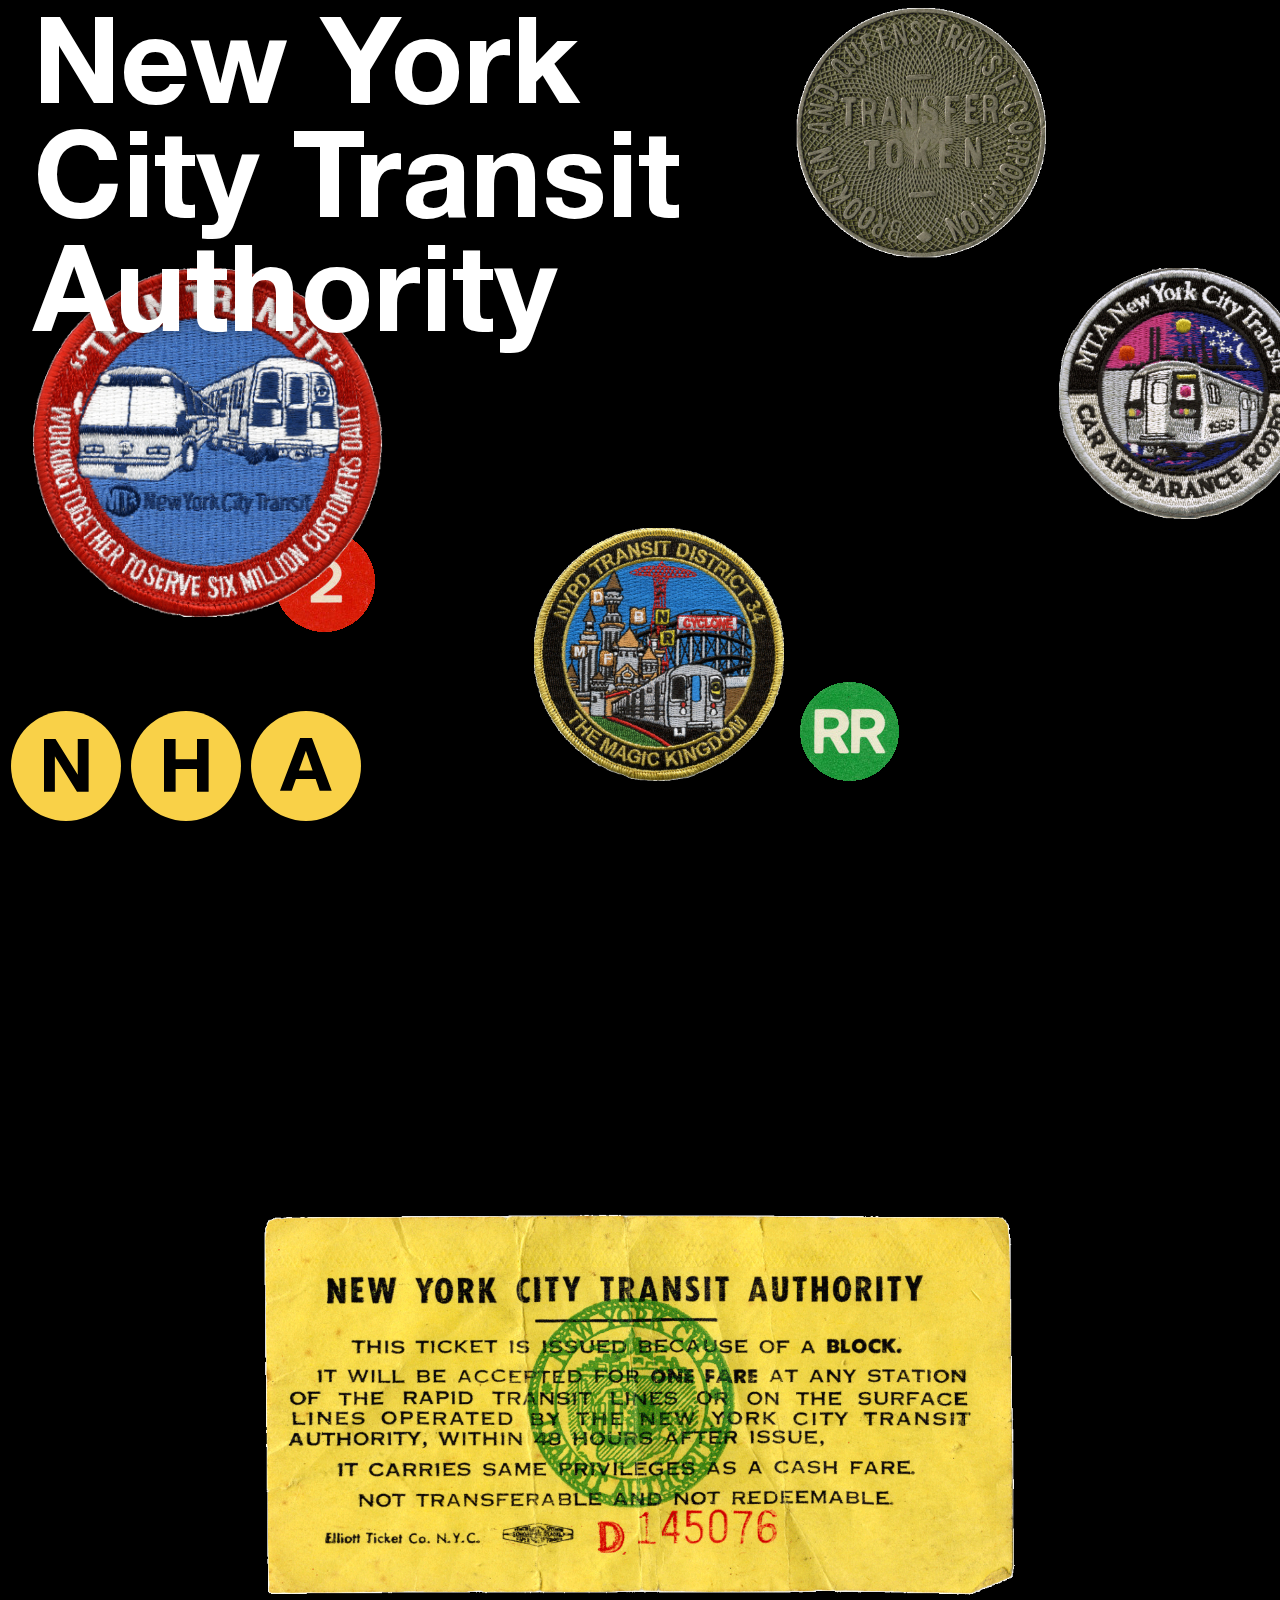
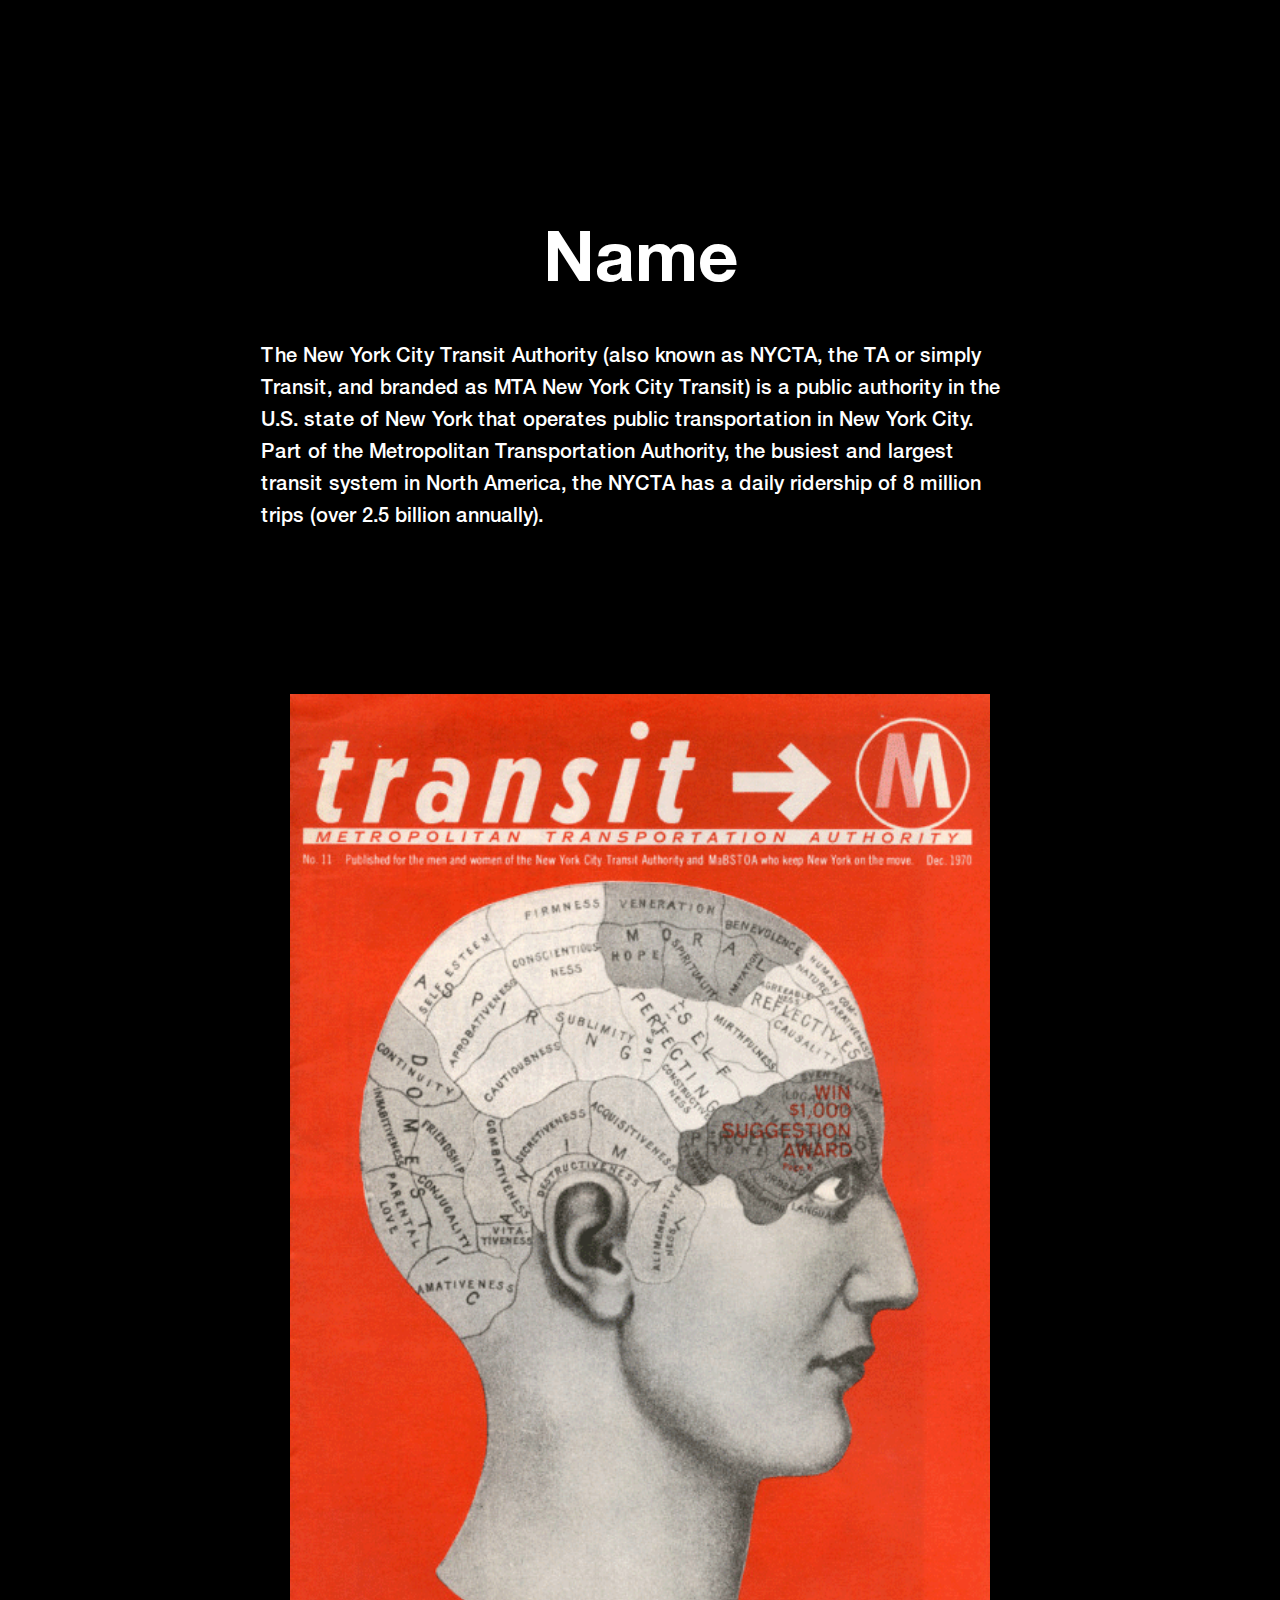
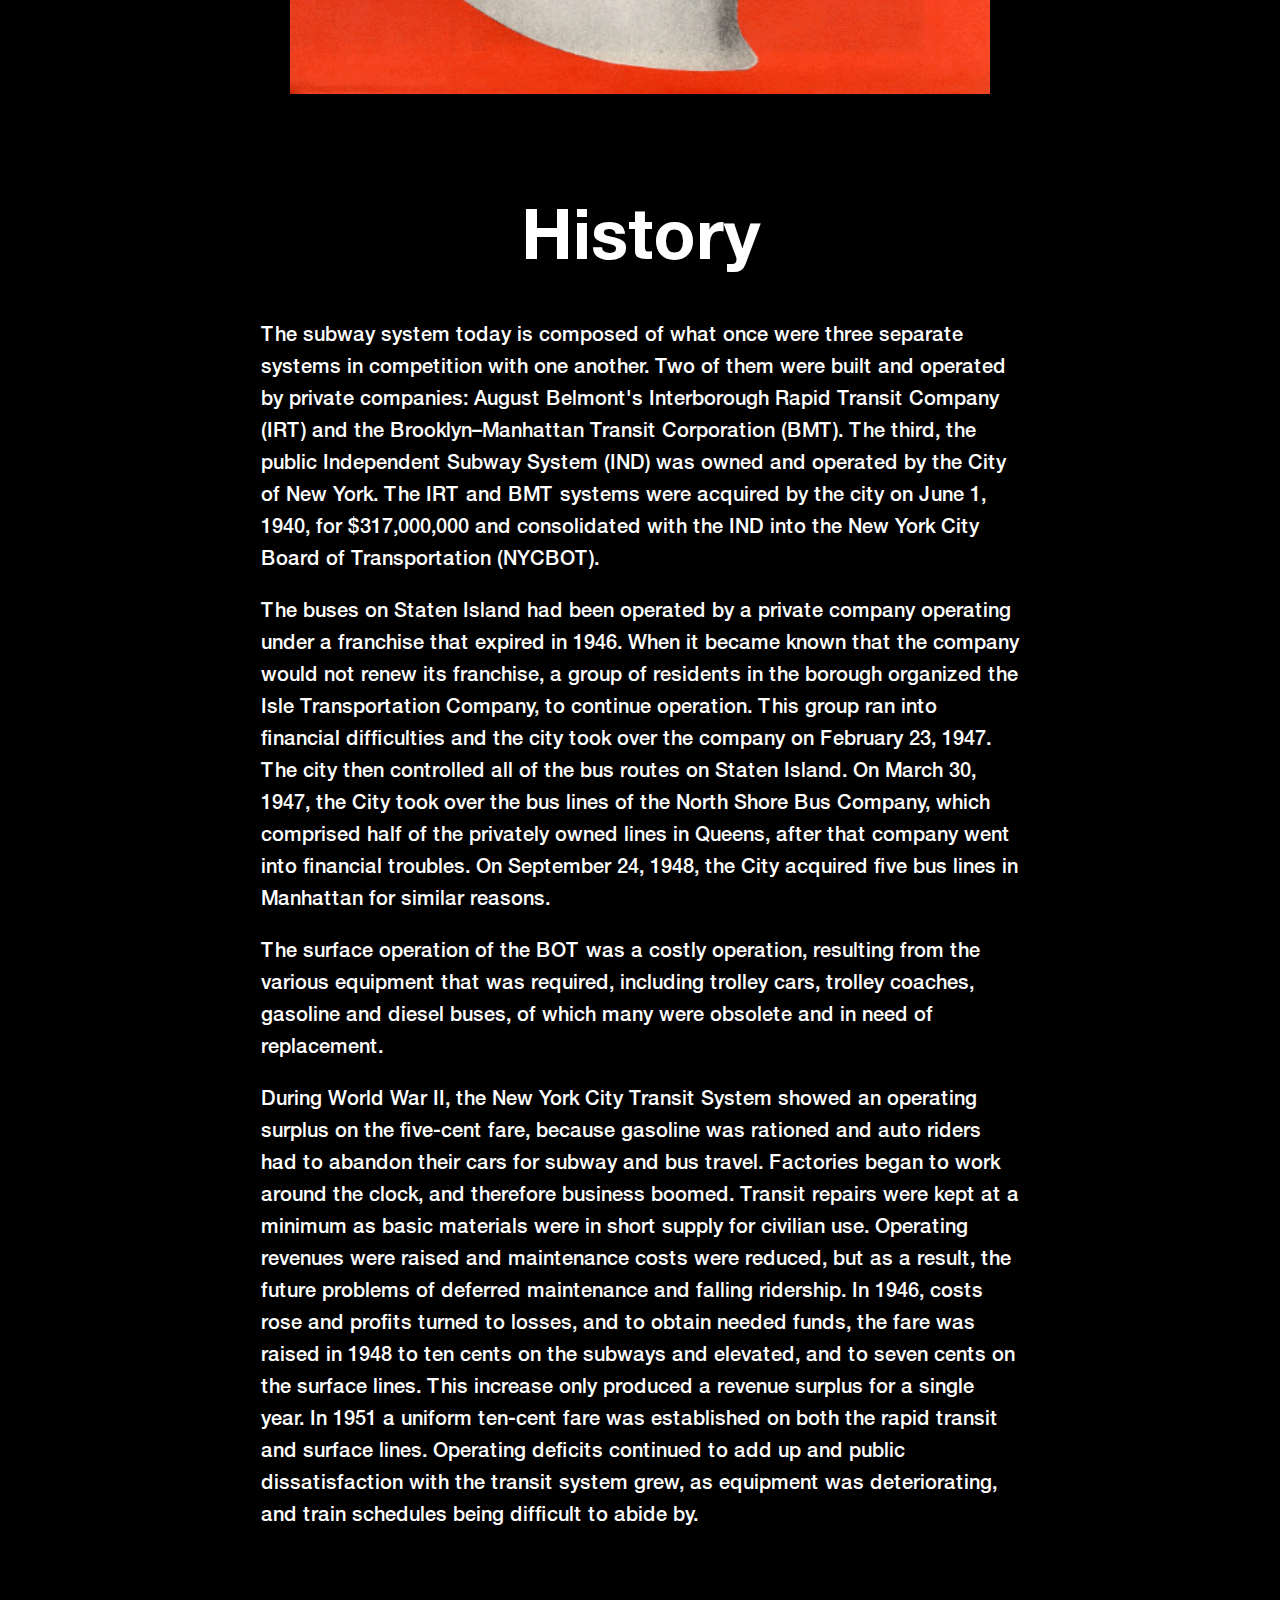
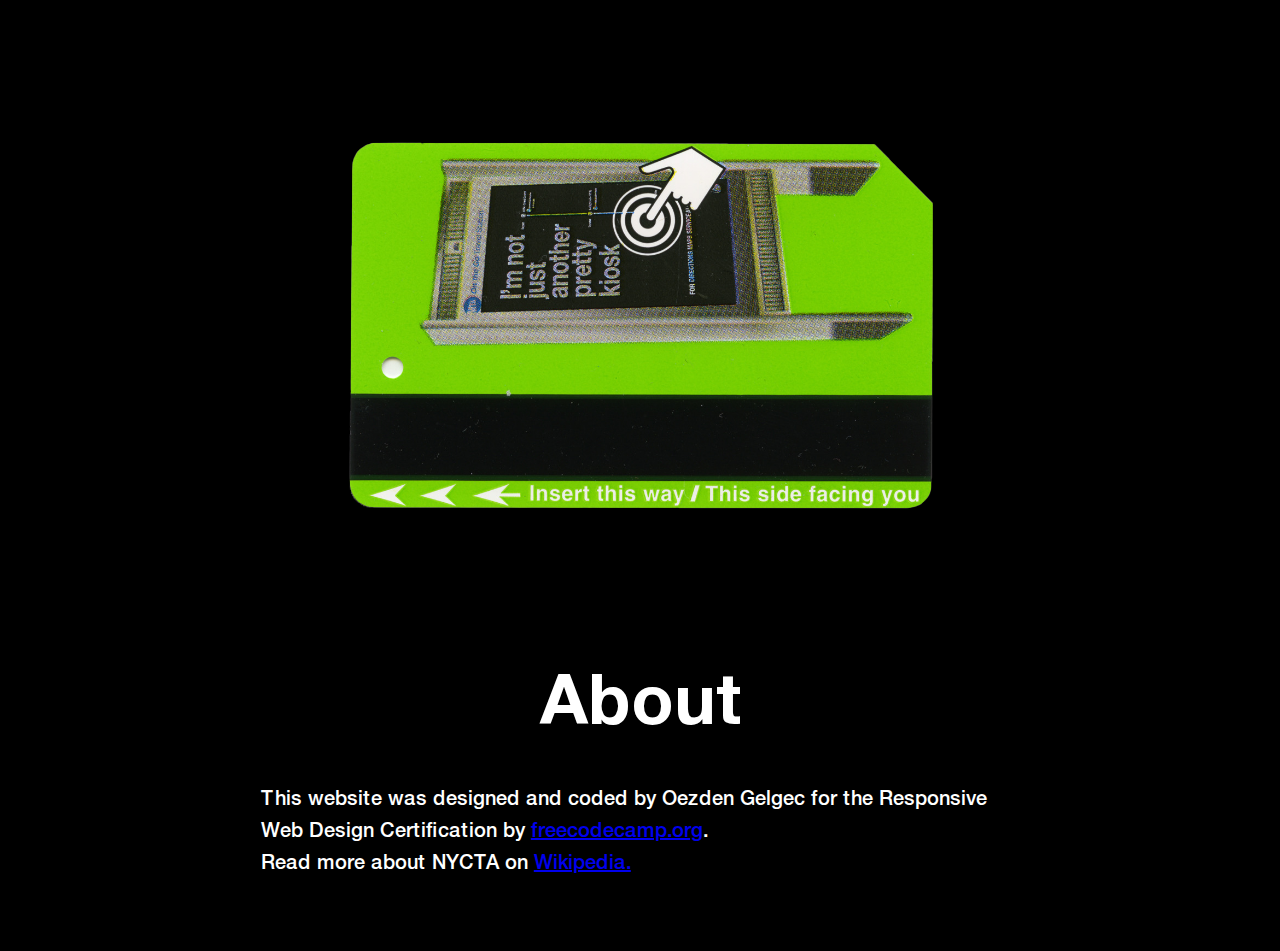
==== commit 440f4c9b: "fonts" ====
--- a/index.html
+++ b/index.html
@@ -4,7 +4,7 @@
 	<head> 	<title id="title">Tribute Page</title>		 	<link rel="stylesheet" href="css/main.css">-+	 	</head> 	<body> 		<!-- Start splashscreen -->@@ -29,24 +29,35 @@
 			<!-- End splashscreen -->  			<!-- Start text -->-			<div><img src="img/metrocard-1.png"></div>+			<div id="img-div">+				<img id="image" src="img/ticket-1.png" alt="metrocard-1"><div id="img-caption">Ticket</div>+			</div> 			<div class="div-text"> 				<h2 id="name">Name</h2>-				<p>The New York City Transit Authority (also known as NYCTA, the TA or simply Transit, and branded as MTA New York City Transit) is a public authority in the U.S. state of New York that operates public transportation in New York City. Part of the Metropolitan Transportation Authority, the busiest and largest transit system in North America, the NYCTA has a daily ridership of 8 million trips (over 2.5 billion annually).</p>+				<p style="padding-bottom: 50px;">The New York City Transit Authority (also known as NYCTA, the TA or simply Transit, and branded as MTA New York City Transit) is a public authority in the U.S. state of New York that operates public transportation in New York City. Part of the Metropolitan Transportation Authority, the busiest and largest transit system in North America, the NYCTA has a daily ridership of 8 million trips (over 2.5 billion annually).</p>+			</div>+			<div class="div-image">+				<img class="image-resp" src="img/magazine-1.png" alt="magazine-1"> 			</div> 			<div class="div-text"> 				<h2 id="history">History</h2>-				<p>The subway system today is composed of what once were three separate systems in competition with one another. Two of them were built and operated by private companies: August Belmont's Interborough Rapid Transit Company (IRT) and the Brooklyn–Manhattan Transit Corporation (BMT). The third, the public Independent Subway System (IND) was owned and operated by the City of New York. The IRT and BMT systems were acquired by the city on June 1, 1940, for $317,000,000 and consolidated with the IND into the New York City Board of Transportation (NYCBOT).</p>+				<p >The subway system today is composed of what once were three separate systems in competition with one another. Two of them were built and operated by private companies: August Belmont's Interborough Rapid Transit Company (IRT) and the Brooklyn–Manhattan Transit Corporation (BMT). The third, the public Independent Subway System (IND) was owned and operated by the City of New York. The IRT and BMT systems were acquired by the city on June 1, 1940, for $317,000,000 and consolidated with the IND into the New York City Board of Transportation (NYCBOT).</p>  				<p>The buses on Staten Island had been operated by a private company operating under a franchise that expired in 1946. When it became known that the company would not renew its franchise, a group of residents in the borough organized the Isle Transportation Company, to continue operation. This group ran into financial difficulties and the city took over the company on February 23, 1947. The city then controlled all of the bus routes on Staten Island. On March 30, 1947, the City took over the bus lines of the North Shore Bus Company, which comprised half of the privately owned lines in Queens, after that company went into financial troubles. On September 24, 1948, the City acquired five bus lines in Manhattan for similar reasons.</p>  				<p>The surface operation of the BOT was a costly operation, resulting from the various equipment that was required, including trolley cars, trolley coaches, gasoline and diesel buses, of which many were obsolete and in need of replacement.</p> -				<p>During World War II, the New York City Transit System showed an operating surplus on the five-cent fare, because gasoline was rationed and auto riders had to abandon their cars for subway and bus travel. Factories began to work around the clock, and therefore business boomed. Transit repairs were kept at a minimum as basic materials were in short supply for civilian use. Operating revenues were raised and maintenance costs were reduced, but as a result, the future problems of deferred maintenance and falling ridership. In 1946, costs rose and profits turned to losses, and to obtain needed funds, the fare was raised in 1948 to ten cents on the subways and elevated, and to seven cents on the surface lines. This increase only produced a revenue surplus for a single year. In 1951 a uniform ten-cent fare was established on both the rapid transit and surface lines. Operating deficits continued to add up and public dissatisfaction with the transit system grew, as equipment was deteriorating, and train schedules being difficult to abide by.</p>+				<p style="padding-bottom: 50px;">During World War II, the New York City Transit System showed an operating surplus on the five-cent fare, because gasoline was rationed and auto riders had to abandon their cars for subway and bus travel. Factories began to work around the clock, and therefore business boomed. Transit repairs were kept at a minimum as basic materials were in short supply for civilian use. Operating revenues were raised and maintenance costs were reduced, but as a result, the future problems of deferred maintenance and falling ridership. In 1946, costs rose and profits turned to losses, and to obtain needed funds, the fare was raised in 1948 to ten cents on the subways and elevated, and to seven cents on the surface lines. This increase only produced a revenue surplus for a single year. In 1951 a uniform ten-cent fare was established on both the rapid transit and surface lines. Operating deficits continued to add up and public dissatisfaction with the transit system grew, as equipment was deteriorating, and train schedules being difficult to abide by.</p> 			</div>-			<div class="div-text">+			<div class="div-image">+				<img class="image-resp" src="img/metrocard-2.png" alt="metrocard-2">+			</div>+			<div id="tribute-info" class="div-text"> 				<h2 id="about">About</h2>-				<p>The New York City Transit Authority (also known as NYCTA, the TA or simply Transit, and branded as MTA New York City Transit) is a public authority in the U.S. state of New York that operates public transportation in New York City. Part of the Metropolitan Transportation Authority, the busiest and largest transit system in North America, the NYCTA has a daily ridership of 8 million trips (over 2.5 billion annually).</p>+				<p style="padding-bottom: 50px;">This website was designed and coded by Oezden Gelgec for the Responsive Web Design Certification by <a href="https://www.freecodecamp.org/">freecodecamp.org</a>.+			 	<br>+				Read more about NYCTA on <a id="tribute-link" href="https://en.wikipedia.org/wiki/New_York_City_Transit_Authority">Wikipedia.</a>+				</p> 			</div> 			<!-- End text --> 		</main>--- a/css/main.css
+++ b/css/main.css
@@ -12,239 +12,302 @@
    Base styles: opinionated defaults
    ========================================================================== */
       /* start code for freecodecamp*/
-      #title {
-      }
-
-      #main{
-      }
-
-      /*end code for freecodecamp*/
-
-      body{
-        background-color: black; 
-        overflow-x: hidden;
-      }
-
-      h1{
-        font-family: Helvetica Neue LT Std;
-        color: white;
-        margin-left: 12px;
-        margin-top: 12px;
-        font-style: normal;
-        font-weight: bold;
-        font-size: 120px;
-        line-height: 95%;
-        text-shadow: rgb(0,0,0,0.5) 1px 0 15px;
-
-      }
-
-      h2{
-        font-family: Helvetica Neue LT Std;
-        color: white;
-        height: 56px;
-        font-style: normal;
-        font-weight: bold;
-        font-size: 70px;
-        line-height: 110%;
-        text-align: center;
-      }
-
-      p{
-        font-family: Helvetica Neue LT Std;
-        color: white;
-        font-style: normal;
-        font-weight: 500;
-        font-size: 20px;
-        line-height: 160%;
-      }
-
-      .div-text {
-        display: center;
-        text-align: left;
-        
-      }
-
-
-    /* start responsive */
-
-      @media screen and (min-width: 300px) and (max-width: 800px) { 
-        .div-text {
-          margin-left: 5%;
-          margin-right: 5%;
-          border: 1px solid green;
-          } 
-        } 
-
-      @media screen and (min-width: 801px) and (max-width: 1400px) { 
-        .div-text {
-          margin-left: 20%;
-          margin-right: 20%;
-          border: 1px solid blue;
-          } 
-        }
-
-      @media screen and (min-width: 1401px) { 
-        .div-text {
-          margin-left: 30%;
-          margin-right: 30%;
-          border: 1px solid yellow;
-          } 
-        }
-
-    /* end responsive */
-
-
-    /* start navigation */
-
-      nav{
-        position: fixed;
-        margin-top: calc(100vh - 200px);
-        max-width: 400px;
-        min-width: 400px;
-      }
-
-      .nav-item{
-        margin: 3px 3px 3px 3px;
-        transition: 0.25s ease-in all;
-      }
-
-      .nav-item:hover { 
-        transform: scale(1.05);
-      }
-
-    /* end navigation */
-
-
-    /* start splashscreen */
-
-      .container{
-        margin-top: 0px;
-        width: 100%;
-        height: 1000px;
-        display: grid;
-        grid-template-columns: 20% 20% 20% 20% 20%;
-        grid-template-rows: 25% 25% 25% 25%;
-        grid-gap: 10px;
-        grid-template-areas: 
-        "header header header header header"
-        "content content content content content"
-        "content content content content content"
-        "content content content content content"
-        "content content content content content"
-
-      }
-
-      .item-header{
-        grid-area: 1/1/2/4;
-      }  
-
-      .item-red-badge{
-        grid-area: 2/1/3/2;
-        z-index: -1;
-      }
-
-      .item-red-badge-animation{
-        animation-name: infinite-spinning;
-        animation-duration: 60s;
-        animation-iteration-count: infinite;
-        animation-timing-function: linear;
-        transform-origin: center;
-      }
-
-      .item-grey-badge{
-        grid-area: 2/5/3/6;
-      }
-
-      .item-grey-badge-animation{
-        animation-name: infinite-spinning;
-        animation-duration: 90s;
-        animation-iteration-count: infinite;
-        animation-timing-function: linear;
-        transform-origin: center;
-      }
-
-      .item-yellow-badge{
-        grid-area: 3/3/5/6;
-        z-index: -3;  
-      }
-
-      .item-yellow-badge-animation{
-        animation-name: infinite-spinning;
-        animation-duration: 45s;
-        animation-iteration-count: infinite;
-        animation-timing-function: linear;
-        transform-origin: center;
-      }
-
-      .item-token-1{
-        grid-area: 1/4/2/5;
-      }
-
-      .item-token-1-animation{
-        animation-name: infinite-spinning;
-        animation-duration: 80s;
-        animation-iteration-count: infinite;
-        animation-timing-function: ease;
-        transform-origin: center;        
-      }
-
-      @keyframes infinite-spinning {
-        from {
-        transform: rotate(0deg);
-          }
-        to {
-        transform: rotate(360deg);
-          }
-        }
-
-      .item-metro-1{
-        grid-area: 3/2/4/5;  
-      }
-
-      .item-metro-1-animation{
-      transform-origin: 200% center; 
-      position:relative; 
-      animation: rotate-metro-one 30s linear infinite; 
-      z-index: -2;
-      }
-
-      item-metro-1-animation:before { 
-      content:''; 
-      position: absolute; 
-      animation: rotate-metro-one 30s linear reverse infinite; 
-      }
-
-      @keyframes rotate-metro-one { 
-        100% { 
-        transform:rotate(360deg); 
-        } 
-      }
-
-      .item-metro-2{
-        grid-area:3/4/5/6;  
-      }
-
-      .item-metro-2-animation { 
-      margin-top: 150px;
-      transform-origin: 200% center; 
-      position:relative; 
-      animation: rotate-metro-two 50s linear infinite; 
-      }
-
-      item-metro-2-animation:before { 
-      content:''; 
-      position: absolute; 
-      animation: rotate-metro-two 50s linear reverse infinite; 
-      }
-
-      @keyframes rotate-metro-two { 
-        100% { 
-        transform:rotate(-360deg); 
-        } 
-      }
-
-
-      /* end splashscreen */
-
-
-
+     
+@font-face {
+    font-family: 'Helvetica Neue LT Std';
+    src: url('../fonts/HelveticaNeueLTStd-Roman.woff2') format('woff2'),
+        url('../fonts/HelveticaNeueLTStd-Roman.woff') format('woff');
+    font-weight: normal;
+    font-style: normal;
+}
+
+@font-face {
+    font-family: 'Helvetica Neue LT Std';
+    src: url('../fonts/HelveticaNeueLTStd-Bd.woff2') format('woff2'),
+        url('../fonts/HelveticaNeueLTStd-Bd.woff') format('woff');
+    font-weight: bold;
+    font-style: normal;
+}
+
+@font-face {
+    font-family: 'Helvetica Neue LT Std';
+    src: url('../fonts/HelveticaNeueLTStd-Md.woff2') format('woff2'),
+        url('../fonts/HelveticaNeueLTStd-Md.woff') format('woff');
+    font-weight: 500;
+    font-style: normal;
+}
+
+
+#title {
+}
+
+#main{
+}
+
+#img-div {
+  display: center;
+  text-align: center;
+}
+
+#image {
+  width: 100%;
+  max-width: 900px;
+  height: auto;
+  display: center;
+  padding-top: 90px;
+  padding-bottom: 50px;
+}
+
+#img-caption{
+}
+
+#tribute-info{   
+}
+
+#tribute-link{
+  text-decoration: underline;
+}
+
+
+/*end code for freecodecamp*/
+
+
+body{
+  background-color: black; 
+  overflow-x: hidden;
+}
+
+h1{
+  font-family: Helvetica Neue LT Std, Helvetica;
+  color: white;
+  margin-left: 25px;
+  margin-top: 12px;
+  font-style: normal;
+  font-weight: bold;
+  font-size: 120px;
+  line-height: 95%;
+  text-shadow: rgb(0,0,0,0.5) 1px 0 15px;
+
+}
+
+h2{
+  font-family: Helvetica Neue LT Std, Helvetica;
+  color: white;
+  height: 56px;
+  font-style: normal;
+  font-weight: bold;
+  font-size: 70px;
+  line-height: 110%;
+  text-align: center;
+}
+
+p{
+  font-family: Helvetica Neue LT Std, Helvetica;
+  color: white;
+  font-style: normal;
+  font-weight: 500;
+  font-size: 20px;
+  line-height: 160%;
+}
+
+.div-text {
+  display: center;
+  text-align: left;
+  
+}
+
+.div-image{
+  display: center;
+  text-align: center;
+}
+
+.image-resp{
+  width: 100%;
+  max-width: 700px;
+  height: auto;
+  display: center;
+  padding-top: 90px;
+  padding-bottom: 50px;
+}
+
+
+/* start responsive */
+
+@media screen and (min-width: 300px) and (max-width: 800px) { 
+  .div-text {
+    margin-left: 5%;
+    margin-right: 5%;
+    } 
+  } 
+
+@media screen and (min-width: 801px) and (max-width: 1400px) { 
+  .div-text {
+    margin-left: 20%;
+    margin-right: 20%;
+    } 
+  }
+
+@media screen and (min-width: 1401px) { 
+  .div-text {
+    margin-left: 30%;
+    margin-right: 30%;
+    } 
+  }
+
+/* end responsive */
+
+
+/* start navigation */
+
+nav{
+  position: fixed;
+  margin-top: calc(100vh - 200px);
+  max-width: 400px;
+  min-width: 400px;
+}
+
+.nav-item{
+  margin: 3px 3px 3px 3px;
+  transition: 0.25s ease-in all;
+}
+
+.nav-item:hover { 
+  transform: scale(1.05);
+}
+
+/* end navigation */
+
+
+/* start splashscreen */
+
+.container{
+  margin-top: 0px;
+  width: 100%;
+  height: 1000px;
+  display: grid;
+  grid-template-columns: 20% 20% 20% 20% 20%;
+  grid-template-rows: 25% 25% 25% 25%;
+  grid-gap: 10px;
+  grid-template-areas: 
+  "header header header header header"
+  "content content content content content"
+  "content content content content content"
+  "content content content content content"
+  "content content content content content"
+
+}
+
+.item-header{
+  grid-area: 1/1/2/4;
+}  
+
+.item-red-badge{
+  grid-area: 2/1/3/2;
+  z-index: -1;
+}
+
+.item-red-badge-animation{
+  animation-name: infinite-spinning;
+  animation-duration: 60s;
+  animation-iteration-count: infinite;
+  animation-timing-function: linear;
+  transform-origin: center;
+}
+
+.item-grey-badge{
+  grid-area: 2/5/3/6;
+}
+
+.item-grey-badge-animation{
+  animation-name: infinite-spinning;
+  animation-duration: 90s;
+  animation-iteration-count: infinite;
+  animation-timing-function: linear;
+  transform-origin: center;
+}
+
+.item-yellow-badge{
+  grid-area: 3/3/5/6;
+  z-index: -3;  
+}
+
+.item-yellow-badge-animation{
+  animation-name: infinite-spinning;
+  animation-duration: 45s;
+  animation-iteration-count: infinite;
+  animation-timing-function: linear;
+  transform-origin: center;
+}
+
+.item-token-1{
+  grid-area: 1/4/2/5;
+}
+
+.item-token-1-animation{
+  animation-name: infinite-spinning;
+  animation-duration: 80s;
+  animation-iteration-count: infinite;
+  animation-timing-function: ease;
+  transform-origin: center;        
+}
+
+@keyframes infinite-spinning {
+  from {
+  transform: rotate(0deg);
+    }
+  to {
+  transform: rotate(360deg);
+    }
+  }
+
+.item-metro-1{
+  grid-area: 3/2/4/5;  
+}
+
+.item-metro-1-animation{
+transform-origin: 200% center; 
+position:relative; 
+animation: rotate-metro-one 30s linear infinite; 
+z-index: -2;
+}
+
+item-metro-1-animation:before { 
+content:''; 
+position: absolute; 
+animation: rotate-metro-one 30s linear reverse infinite; 
+}
+
+@keyframes rotate-metro-one { 
+  100% { 
+  transform:rotate(360deg); 
+  } 
+}
+
+.item-metro-2{
+  grid-area:3/4/5/6;  
+}
+
+.item-metro-2-animation { 
+margin-top: 150px;
+transform-origin: 200% center; 
+position:relative; 
+animation: rotate-metro-two 50s linear infinite; 
+}
+
+item-metro-2-animation:before { 
+content:''; 
+position: absolute; 
+animation: rotate-metro-two 50s linear reverse infinite; 
+}
+
+@keyframes rotate-metro-two { 
+  100% { 
+  transform:rotate(-360deg); 
+  } 
+}
+
+
+/* end splashscreen */
+
+
+
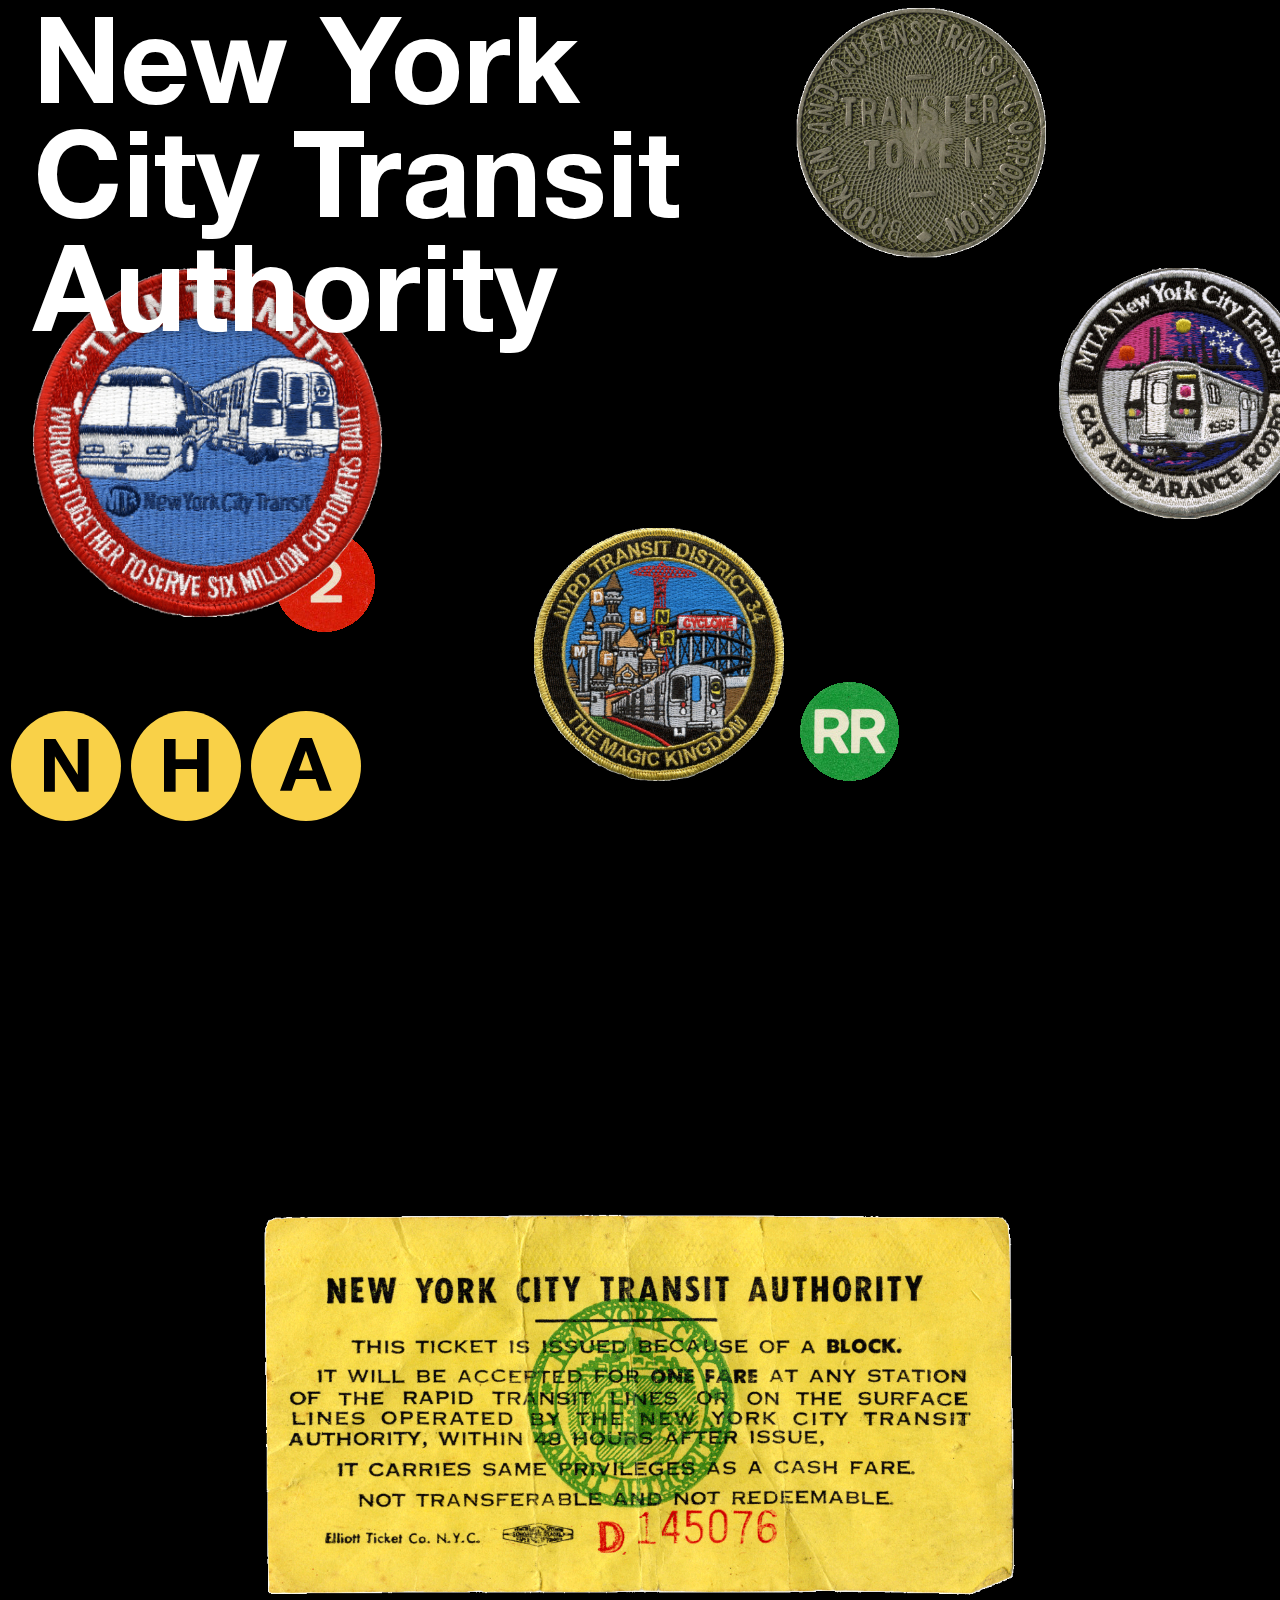
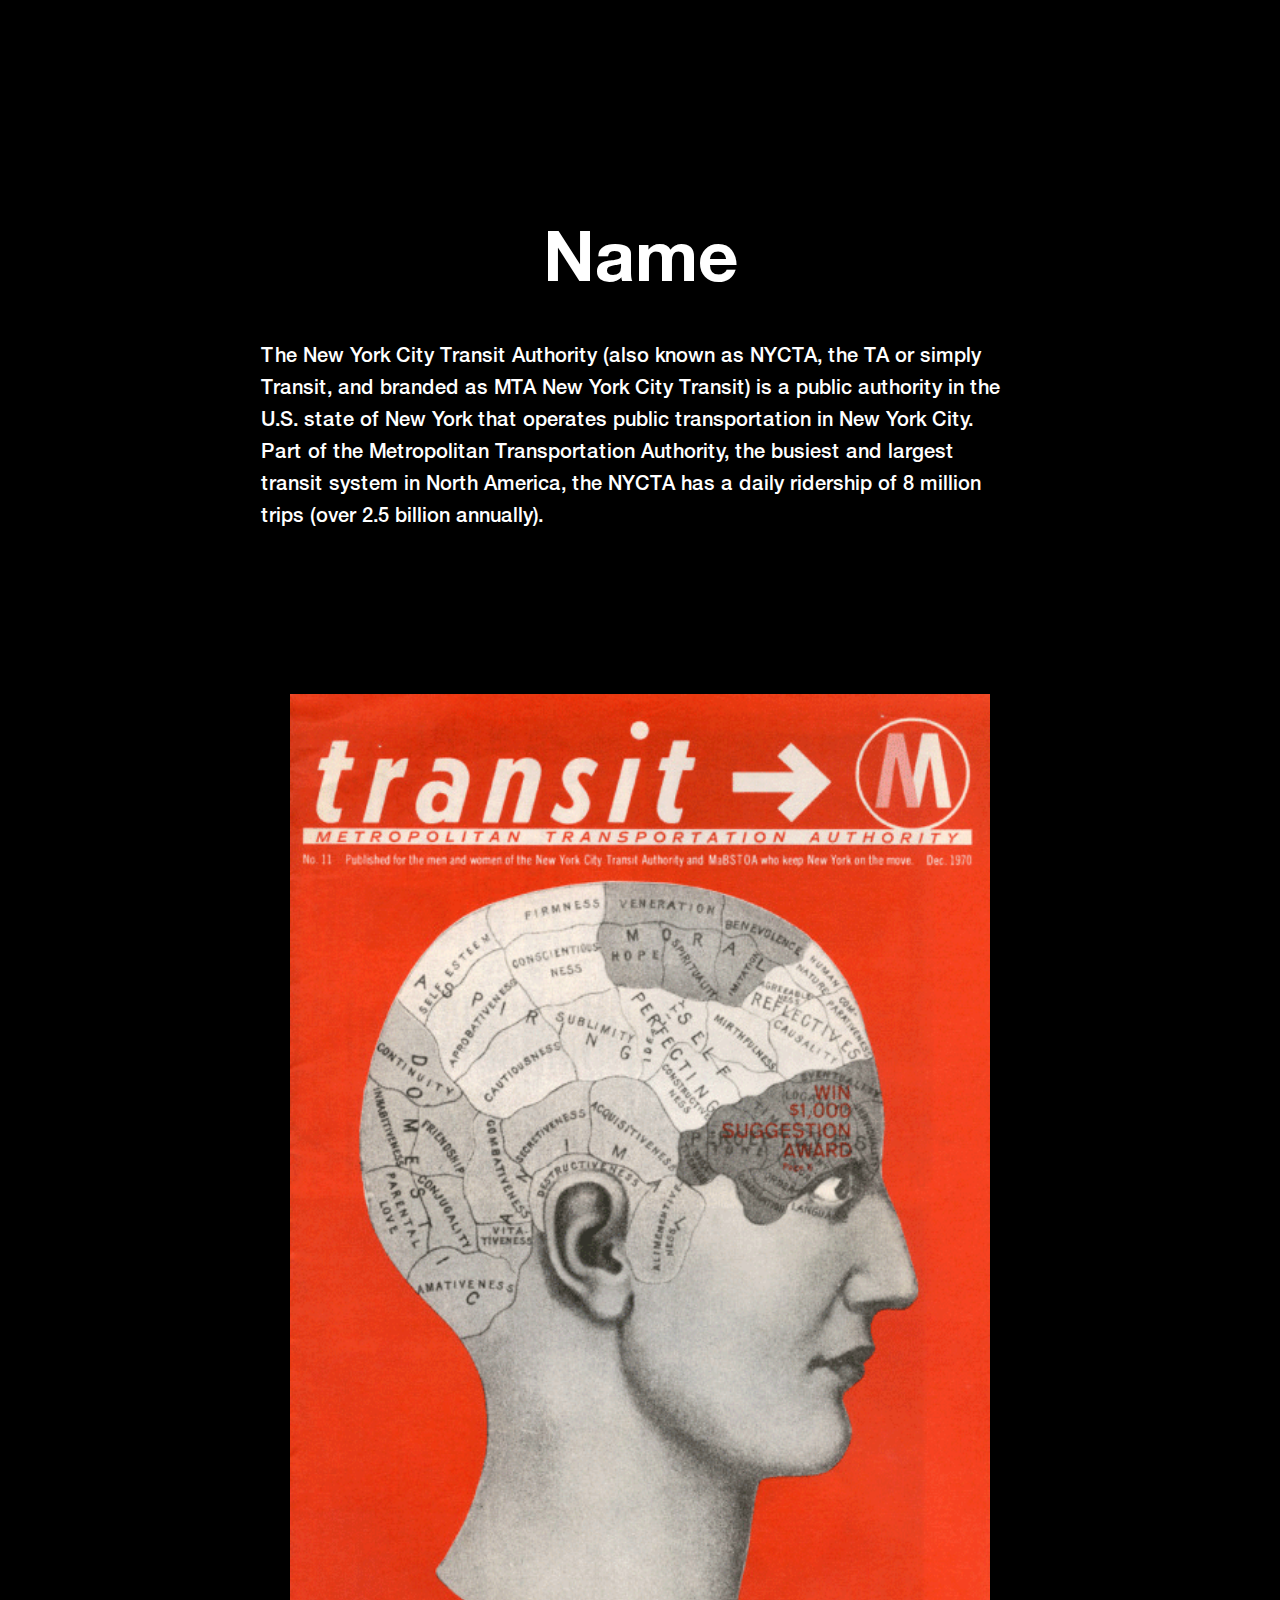
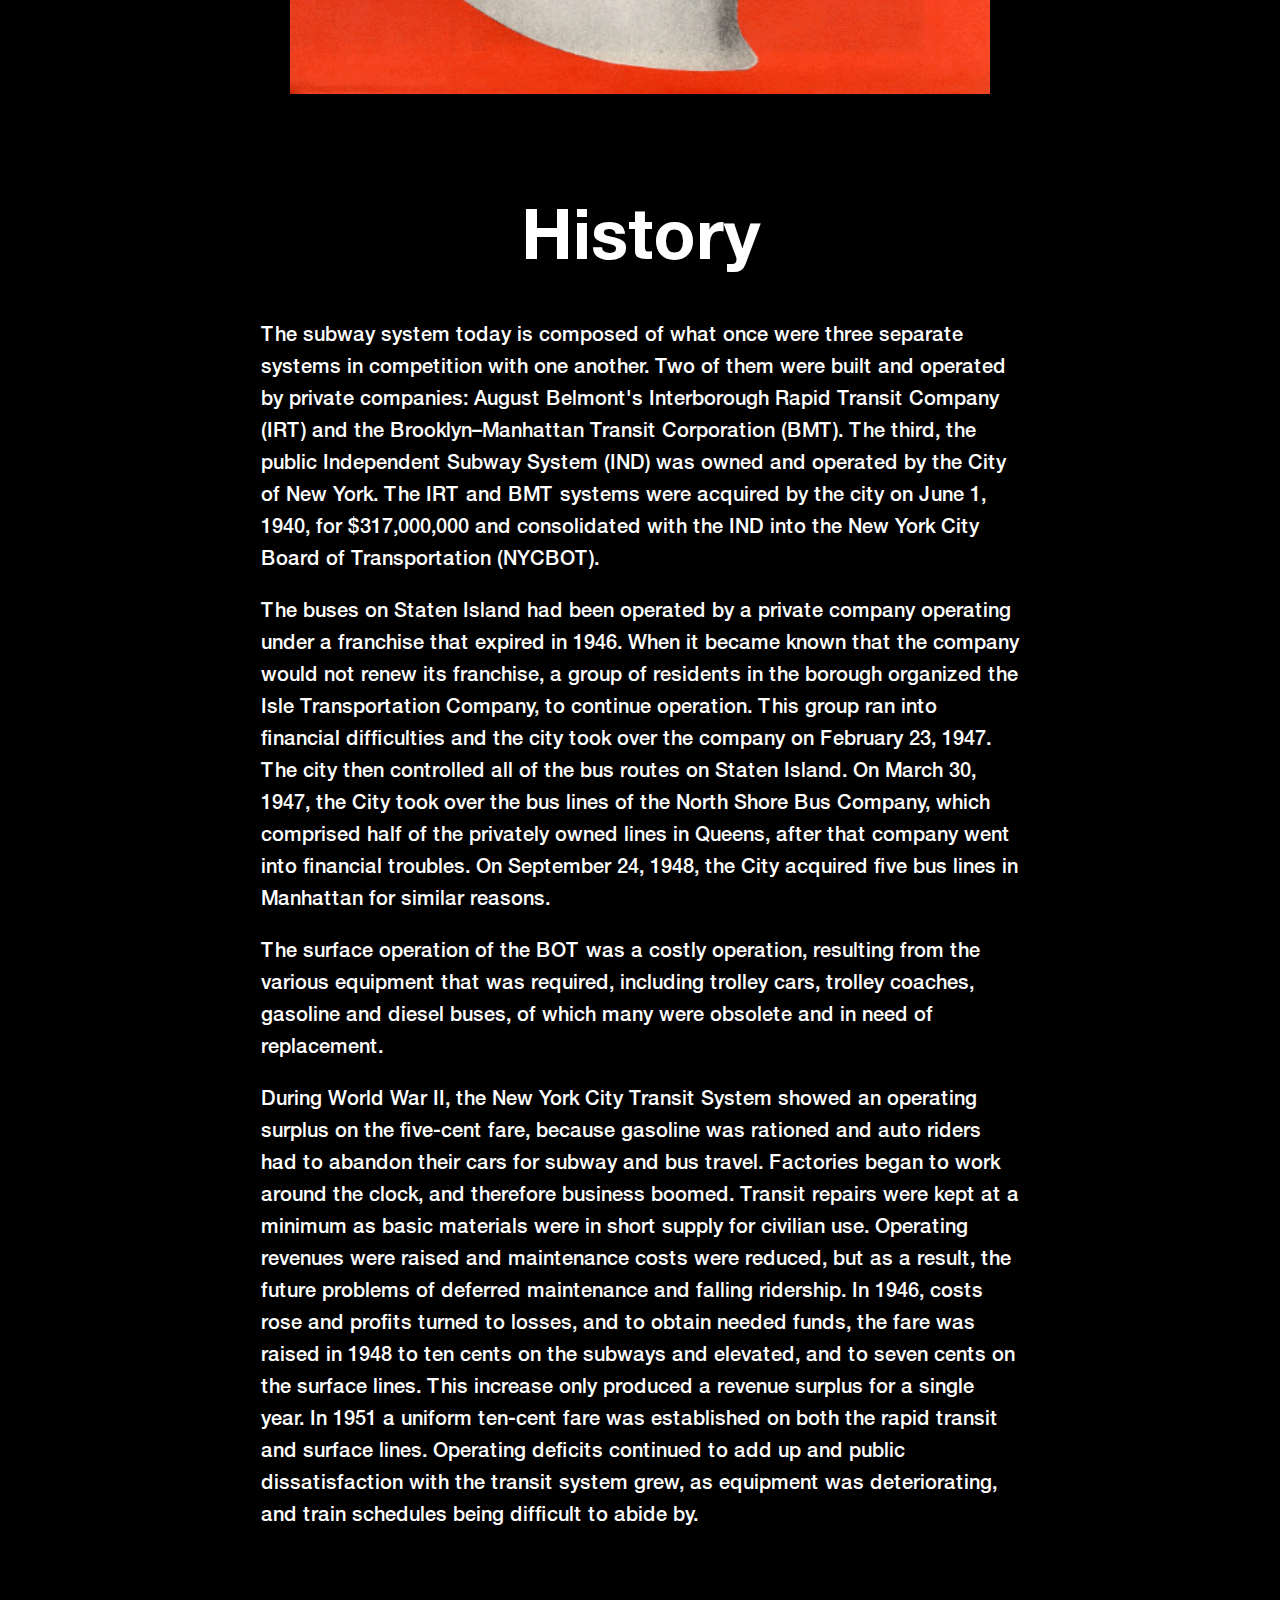
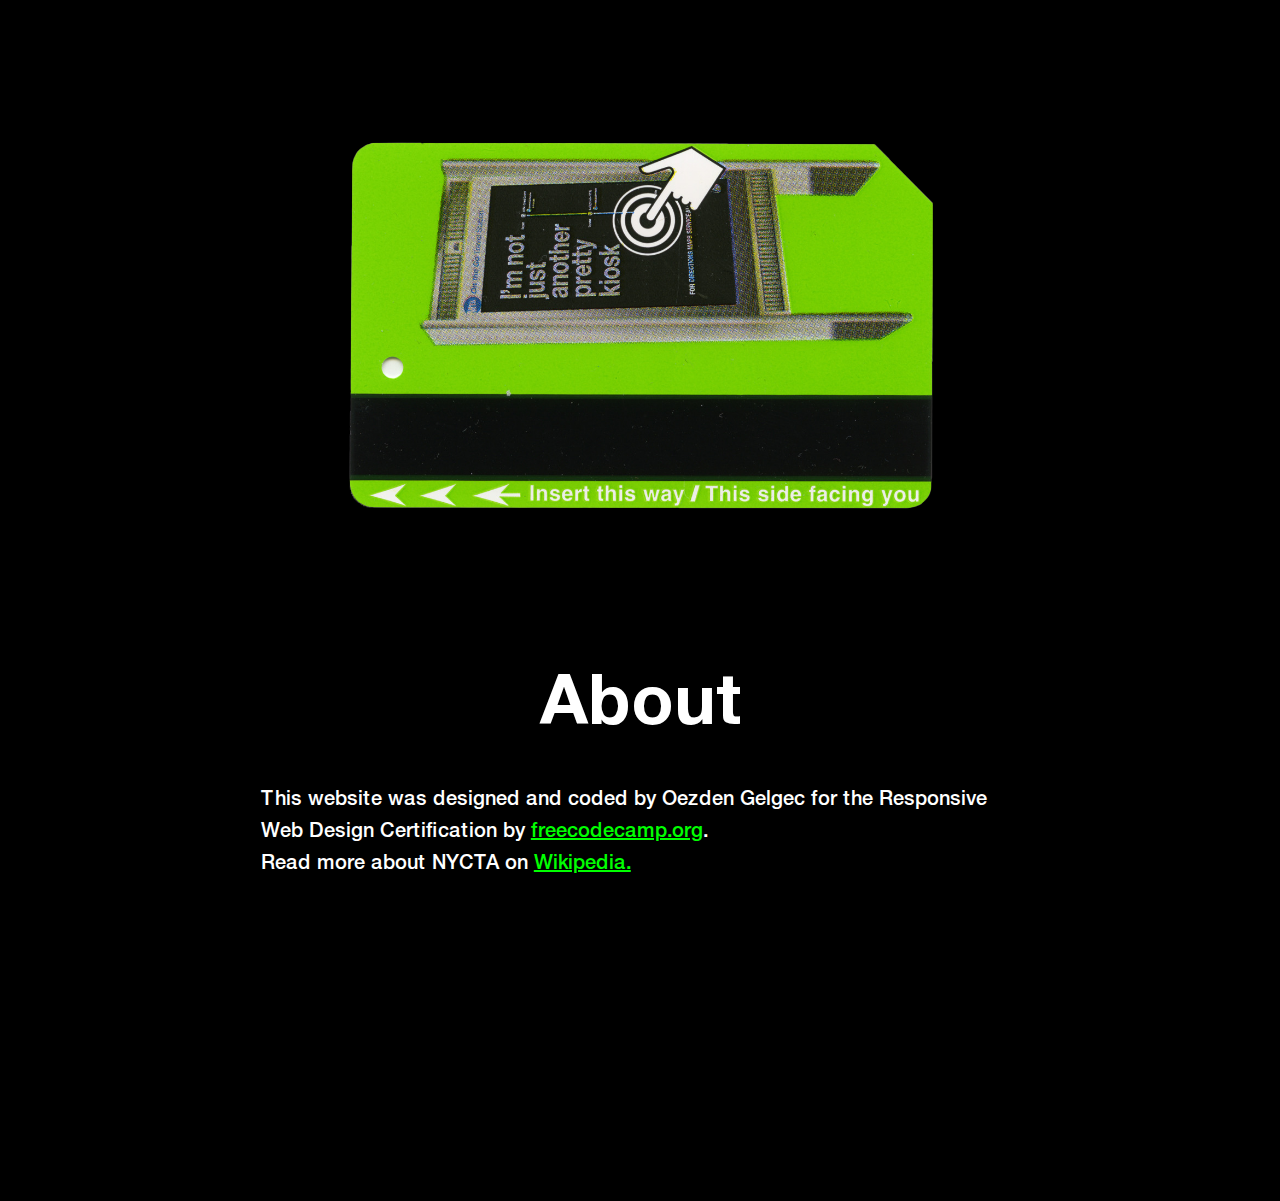
==== commit bd675c9b: "media queries" ====
--- a/index.html
+++ b/index.html
@@ -4,7 +4,7 @@
 	<head> 	<title id="title">Tribute Page</title>		 	<link rel="stylesheet" href="css/main.css">-	+ 	</head> 	<body> 		<!-- Start splashscreen -->@@ -54,7 +54,7 @@
 			</div> 			<div id="tribute-info" class="div-text"> 				<h2 id="about">About</h2>-				<p style="padding-bottom: 50px;">This website was designed and coded by Oezden Gelgec for the Responsive Web Design Certification by <a href="https://www.freecodecamp.org/">freecodecamp.org</a>.+				<p style="padding-bottom: 300px;">This website was designed and coded by Oezden Gelgec for the Responsive Web Design Certification by <a id="tribute-link-2" href="https://www.freecodecamp.org/">freecodecamp.org</a>. 			 	<br> 				Read more about NYCTA on <a id="tribute-link" href="https://en.wikipedia.org/wiki/New_York_City_Transit_Authority">Wikipedia.</a> 				</p>--- a/css/main.css
+++ b/css/main.css
@@ -66,8 +66,13 @@
 
 #tribute-link{
   text-decoration: underline;
-}
-
+  color: #00FF00;
+}
+
+#tribute-link-2{
+  text-decoration: underline;
+  color: #00FF00;
+}
 
 /*end code for freecodecamp*/
 
@@ -131,30 +136,6 @@
 }
 
 
-/* start responsive */
-
-@media screen and (min-width: 300px) and (max-width: 800px) { 
-  .div-text {
-    margin-left: 5%;
-    margin-right: 5%;
-    } 
-  } 
-
-@media screen and (min-width: 801px) and (max-width: 1400px) { 
-  .div-text {
-    margin-left: 20%;
-    margin-right: 20%;
-    } 
-  }
-
-@media screen and (min-width: 1401px) { 
-  .div-text {
-    margin-left: 30%;
-    margin-right: 30%;
-    } 
-  }
-
-/* end responsive */
 
 
 /* start navigation */
@@ -309,5 +290,34 @@
 
 /* end splashscreen */
 
-
-
+/* start responsive */
+
+@media only screen and (min-width: 300px) and (max-width: 800px) { 
+  .div-text {
+    margin-left: 5%;
+    margin-right: 5%;
+    font-size: 20px;
+    } 
+  h1{
+  font-size: 80px;
+  }
+  } 
+
+@media screen and (min-width: 801px) and (max-width: 1400px) { 
+  .div-text {
+    margin-left: 20%;
+    margin-right: 20%;
+    } 
+  }
+
+@media screen and (min-width: 1401px) { 
+  .div-text {
+    margin-left: 30%;
+    margin-right: 30%;
+    } 
+  }
+
+/* end responsive */
+
+
+
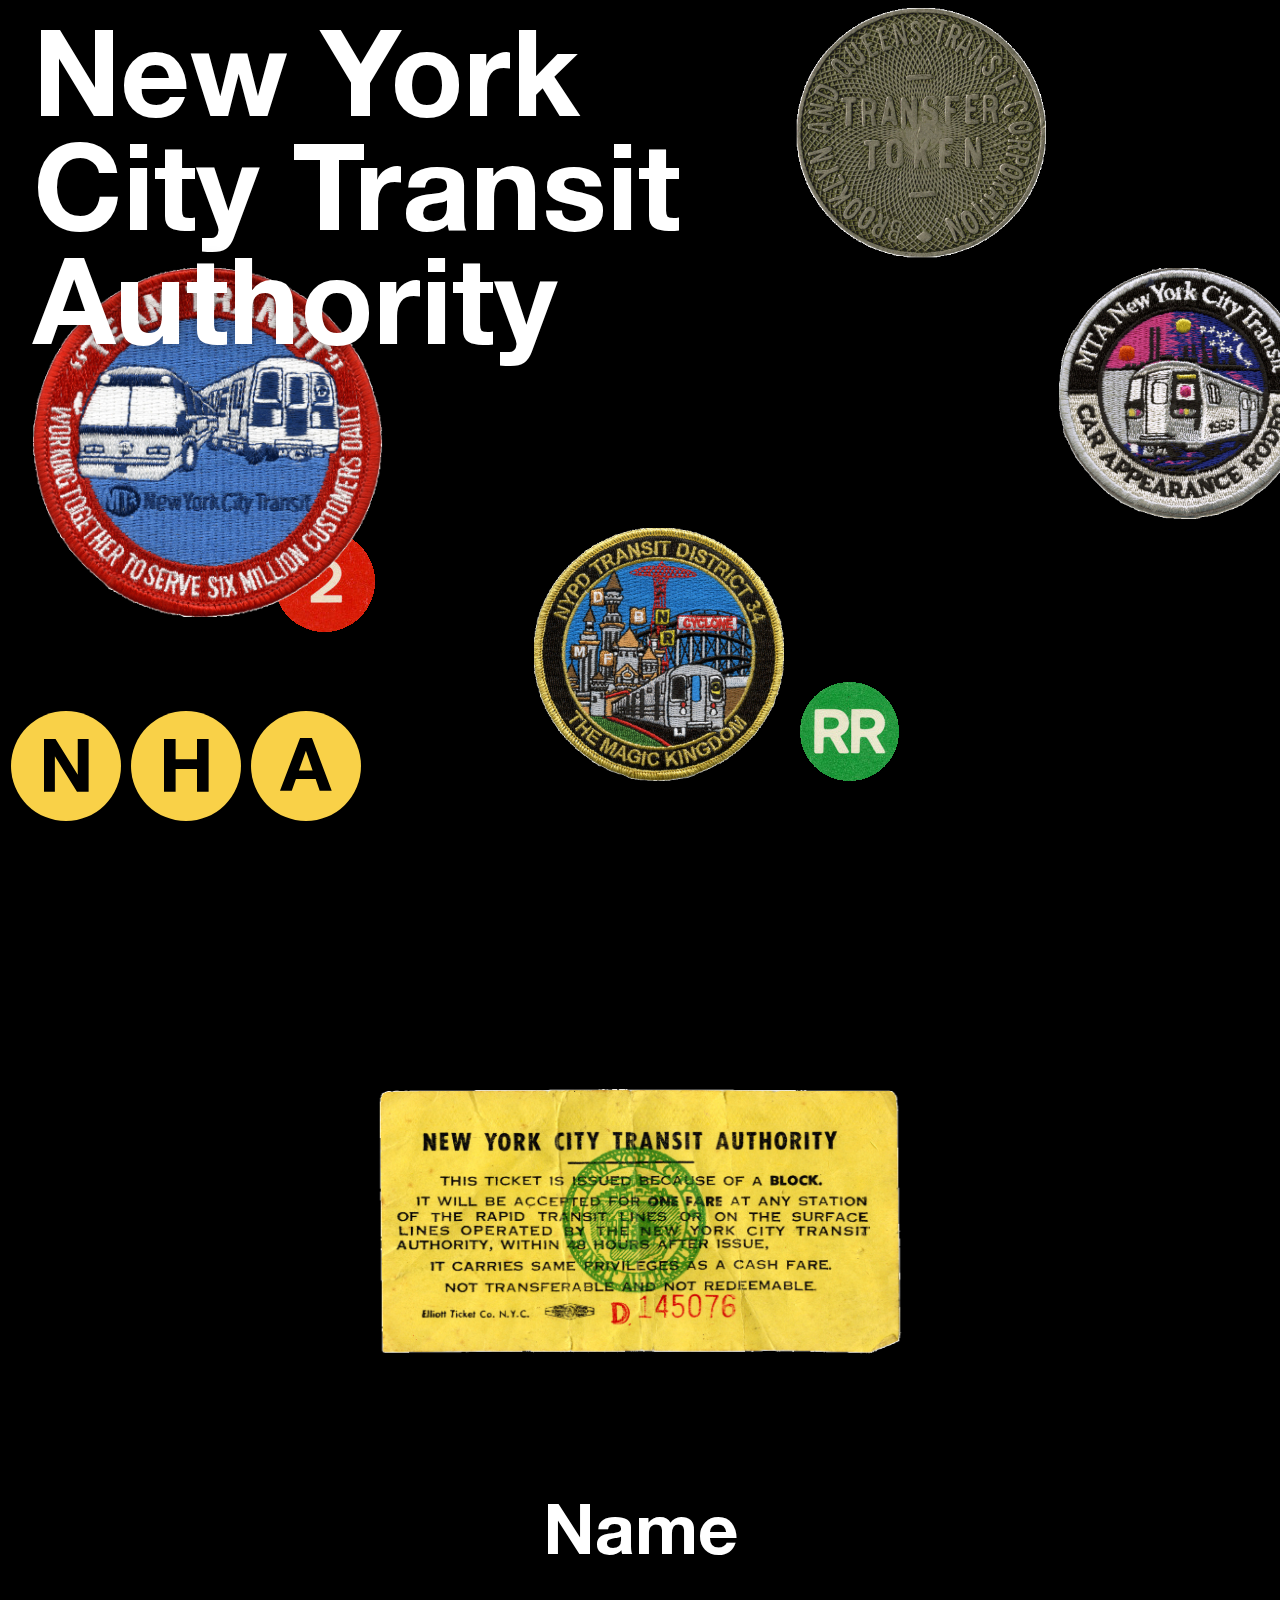
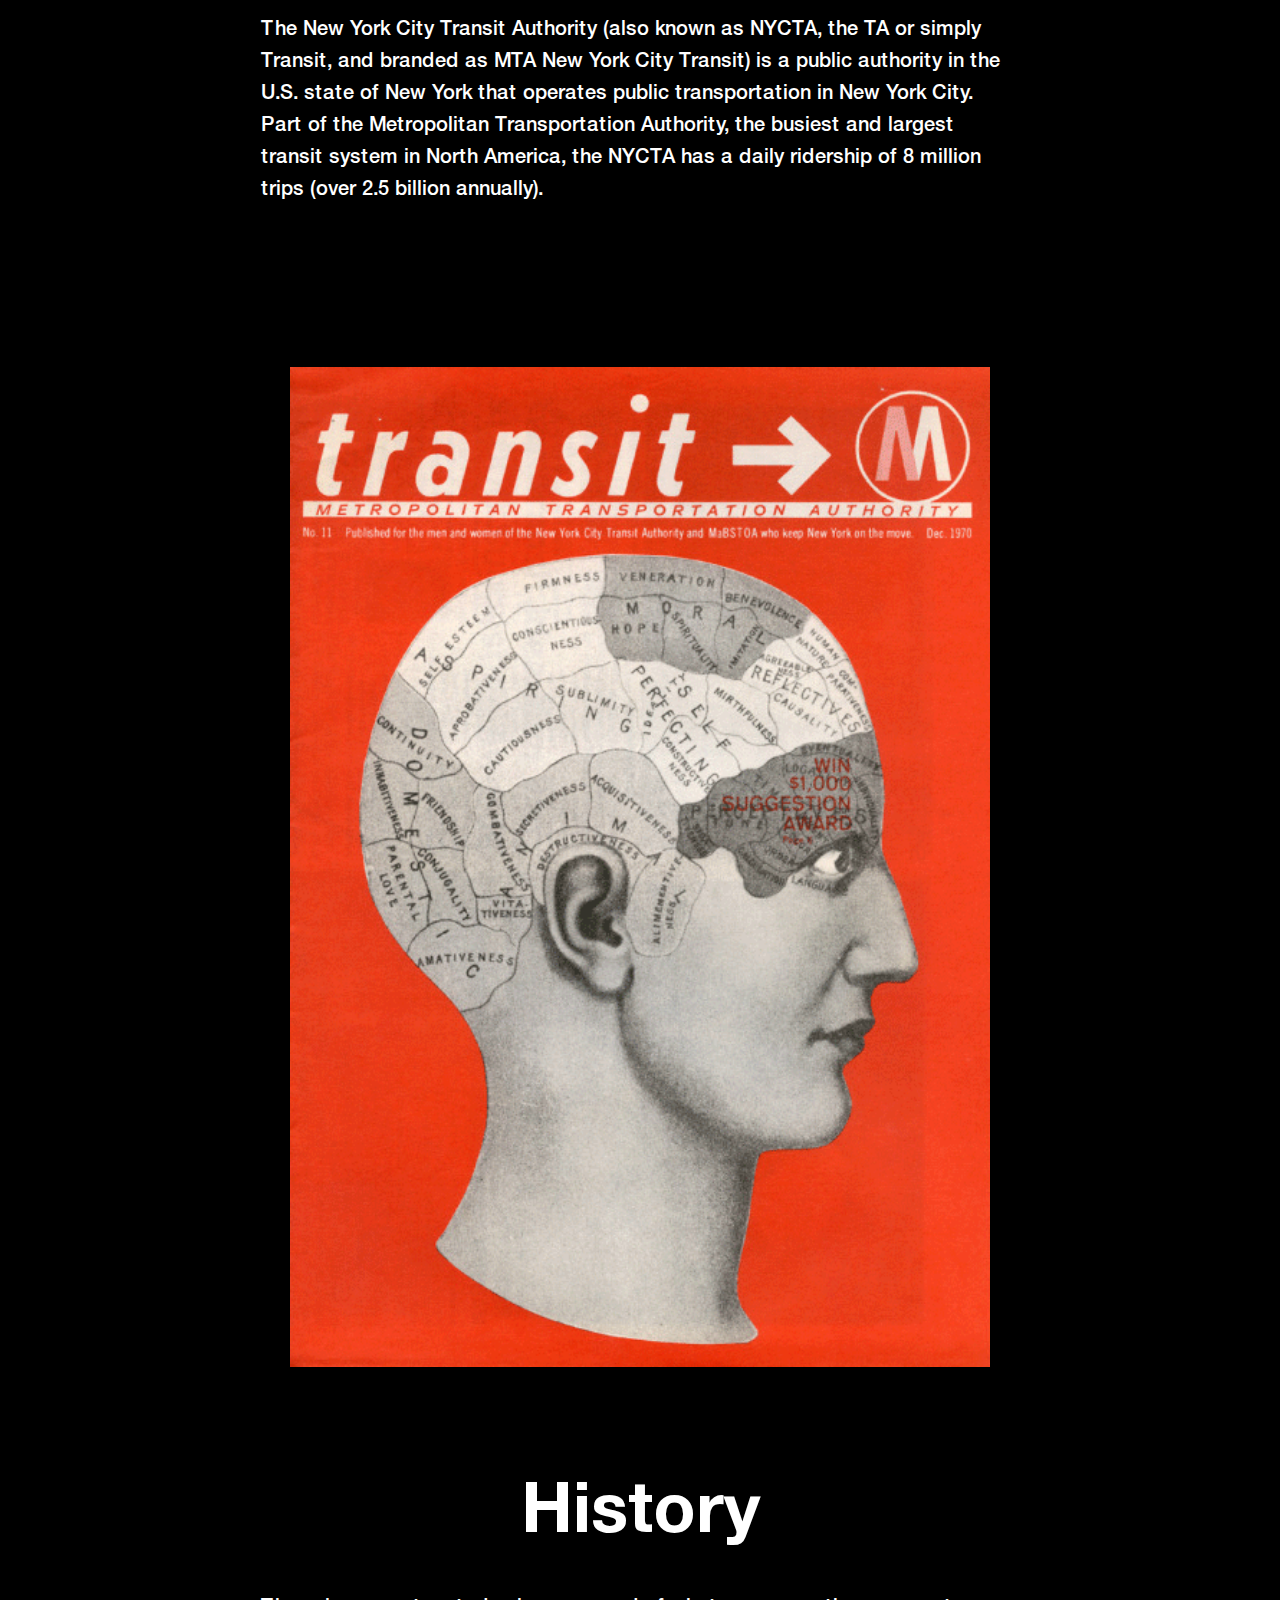
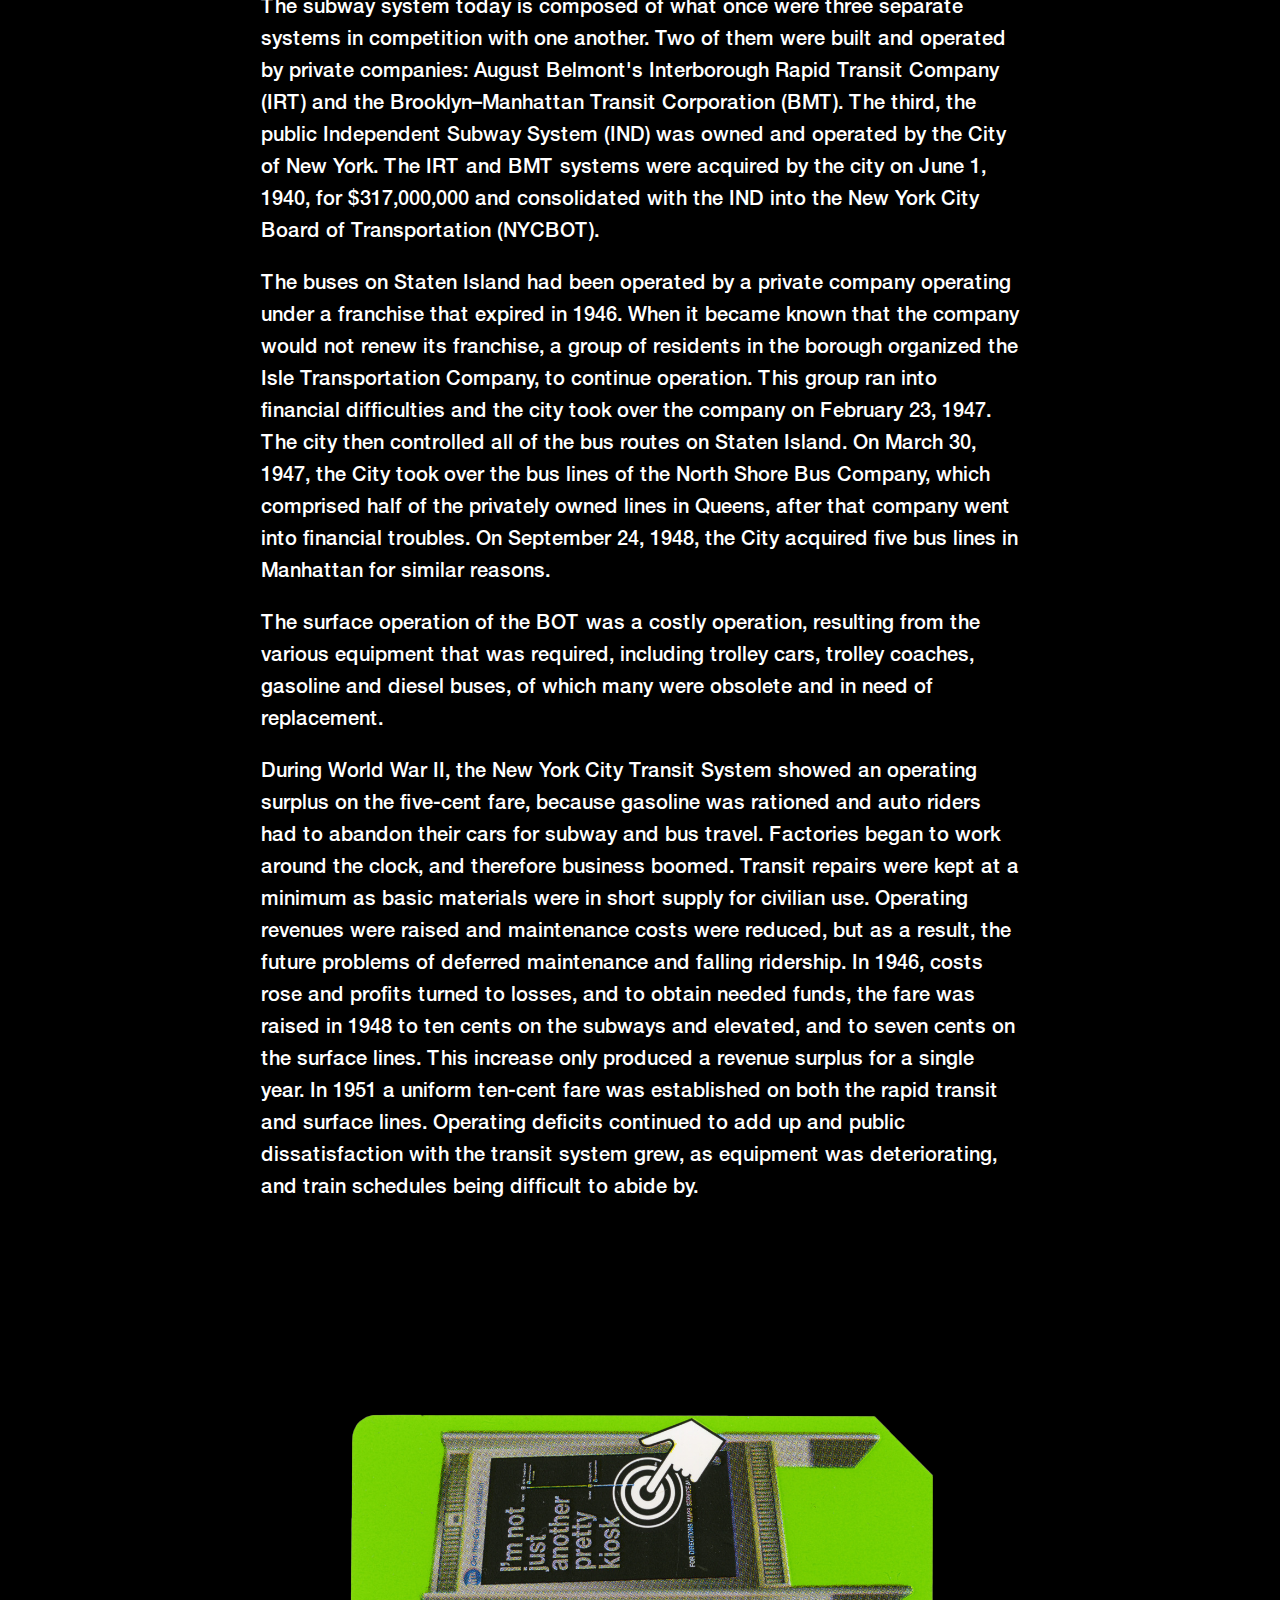
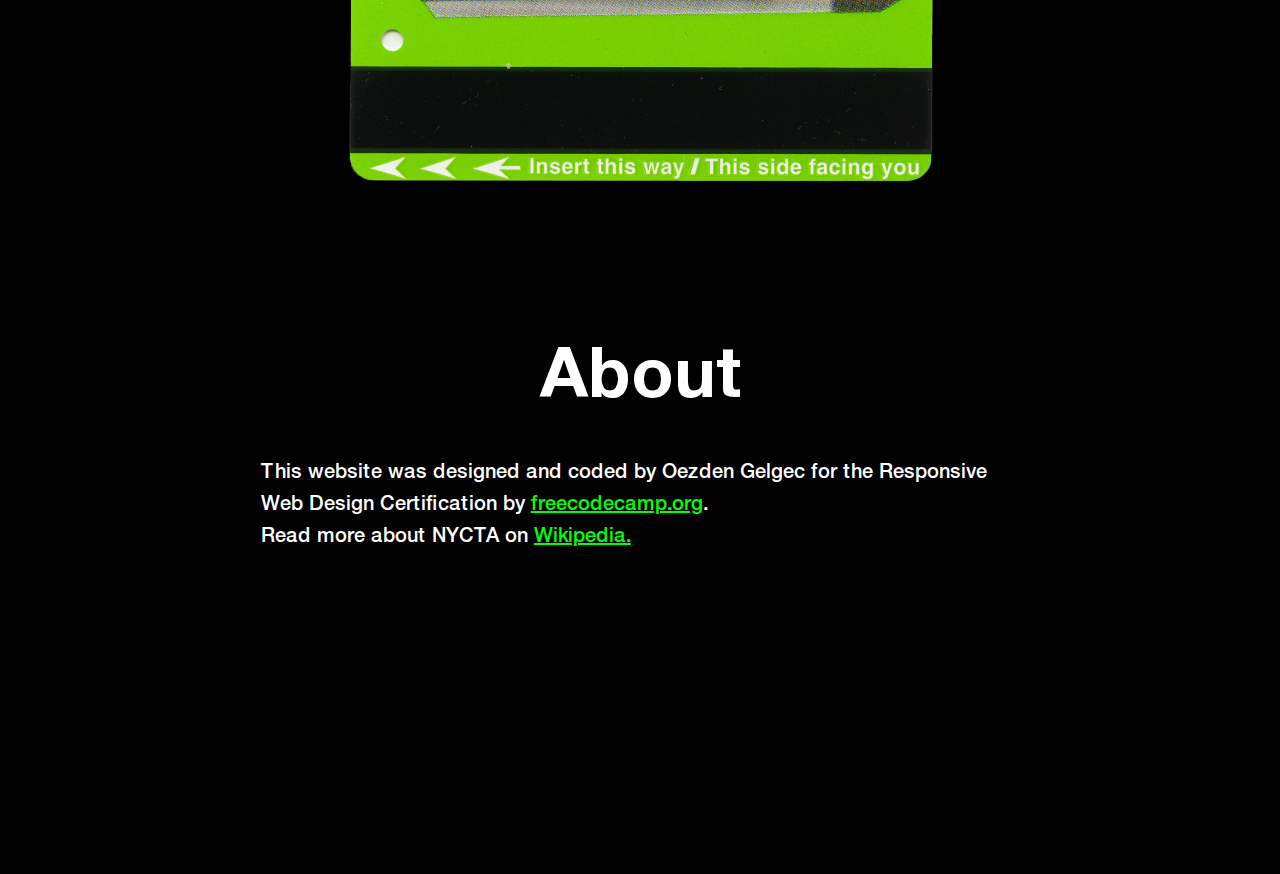
==== commit 8afa7fef: "js file" ====
--- a/index.html
+++ b/index.html
@@ -1,5 +1,5 @@
+ <!DOCTYPE html>- <html> 	<head> 	<title id="title">Tribute Page</title>		@@ -7,13 +7,14 @@
  	</head> 	<body>+		<script src='https://cdn.freecodecamp.org/testable-projects-fcc/v1/bundle.js'></script> 		<!-- Start splashscreen --> 		<main id="main"> 			<div class="container" > 			 	<div class="item-header"><h1>New York City Transit Authority</h1></div>  				<div class="item-red-badge"><img src="img/badge-1.png" alt="badge-1" style="width: 350px; margin-left: 10%;" class="item-red-badge-animation"></div>-				<div class="item-grey-badge"><img src="img/badge-2.png" alt="badge-2" style="width: 250px;" class="item-grey-badge-animation"></div>+				<div class="item-grey-badge"><img src="img/badge-2.png" alt="badge-2" style="width: 250px; display: block" class="item-grey-badge-animation"></div> 				<div class="item-yellow-badge"><img src="img/badge-3.png" alt="badge-3" style="width: 250px;" class="item-yellow-badge-animation"></div> 				<div class="item-token-1"><img src="img/token-1.png" style="width: 250px;" class="item-token-1-animation"></div> 				<div class="item-metro-1"><img src="img/metrostation-1.png" class="item-metro-1-animation"></div>@@ -54,9 +55,9 @@
 			</div> 			<div id="tribute-info" class="div-text"> 				<h2 id="about">About</h2>-				<p style="padding-bottom: 300px;">This website was designed and coded by Oezden Gelgec for the Responsive Web Design Certification by <a id="tribute-link-2" href="https://www.freecodecamp.org/">freecodecamp.org</a>.+				<p style="padding-bottom: 300px;">This website was designed and coded by Oezden Gelgec for the Responsive Web Design Certification by <a id="tribute-link-2" href="https://www.freecodecamp.org/" target="_blank">freecodecamp.org</a>. 			 	<br>-				Read more about NYCTA on <a id="tribute-link" href="https://en.wikipedia.org/wiki/New_York_City_Transit_Authority">Wikipedia.</a>+				Read more about NYCTA on <a id="tribute-link" href="https://en.wikipedia.org/wiki/New_York_City_Transit_Authority" target="_blank">Wikipedia.</a> 				</p> 			</div> 			<!-- End text -->--- a/css/main.css
+++ b/css/main.css
@@ -1,18 +1,4 @@
-/*! HTML5 Boilerplate v7.1.0 | MIT License | https://html5boilerplate.com/ */
-
-/* main.css 1.0.0 | MIT License | https://github.com/h5bp/main.css#readme */
-/*
- * What follows is the result of much research on cross-browser styling.
- * Credit left inline and big thanks to Nicolas Gallagher, Jonathan Neal,
- * Kroc Camen, and the H5BP dev community and team.
- */
-
- 
-/* ==========================================================================
-   Base styles: opinionated defaults
-   ========================================================================== */
-      /* start code for freecodecamp*/
-     
+
 @font-face {
     font-family: 'Helvetica Neue LT Std';
     src: url('../fonts/HelveticaNeueLTStd-Roman.woff2') format('woff2'),
@@ -45,10 +31,30 @@
 }
 
 #img-div {
-  display: center;
   text-align: center;
 }
 
+#image {
+width: 100%;
+height: auto;
+max-width: 625px;
+margin-left: auto;
+margin-right: auto;
+display: block;
+}
+
+
+/* for codecamp
+#image {
+width: 100%;
+height: auto;
+max-width: 625px;
+margin-left: auto;
+margin-right: auto;
+display: block;
+}
+
+my version:;
 #image {
   width: 100%;
   max-width: 900px;
@@ -57,6 +63,7 @@
   padding-top: 90px;
   padding-bottom: 50px;
 }
+*/
 
 #img-caption{
 }
@@ -86,7 +93,7 @@
   font-family: Helvetica Neue LT Std, Helvetica;
   color: white;
   margin-left: 25px;
-  margin-top: 12px;
+  margin-top: 25px;
   font-style: normal;
   font-weight: bold;
   font-size: 120px;
@@ -292,7 +299,7 @@
 
 /* start responsive */
 
-@media only screen and (min-width: 300px) and (max-width: 800px) { 
+@media screen and (min-width: 300px) and (max-width: 800px) { 
   .div-text {
     margin-left: 5%;
     margin-right: 5%;
